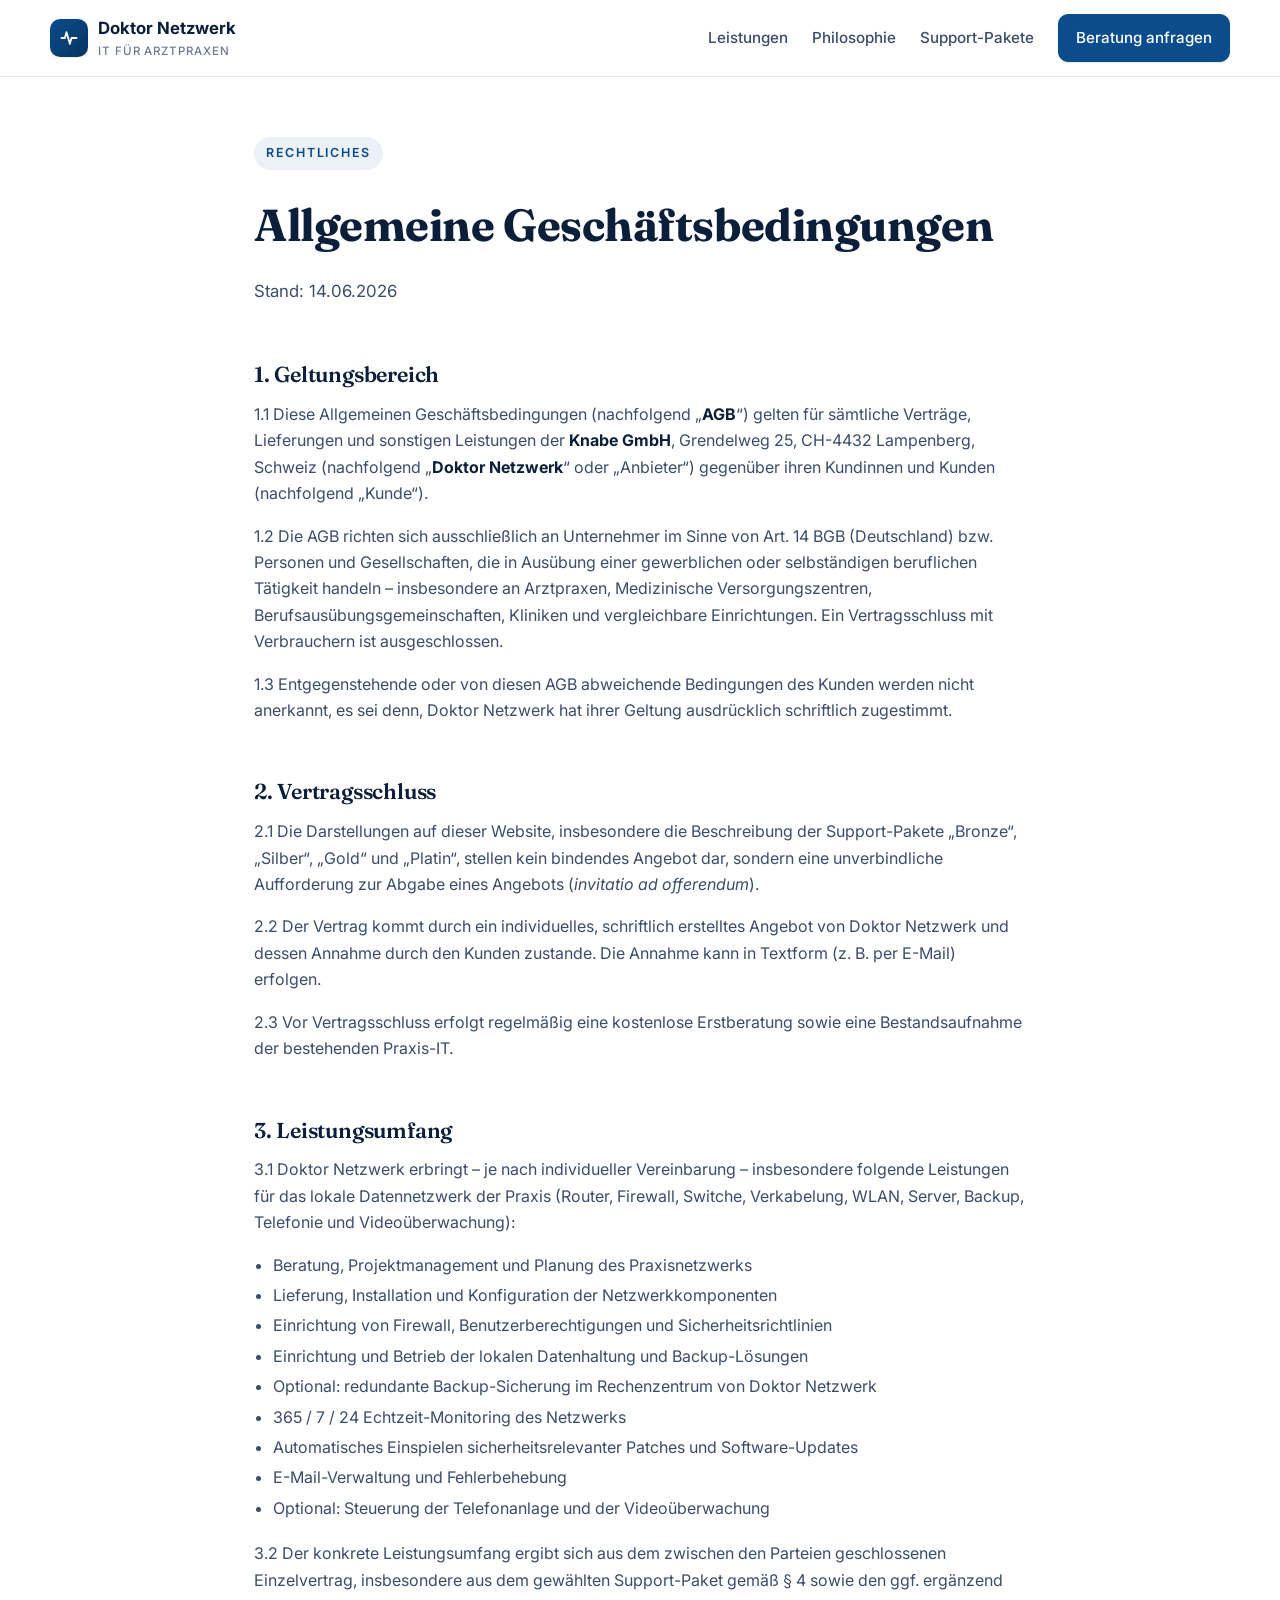
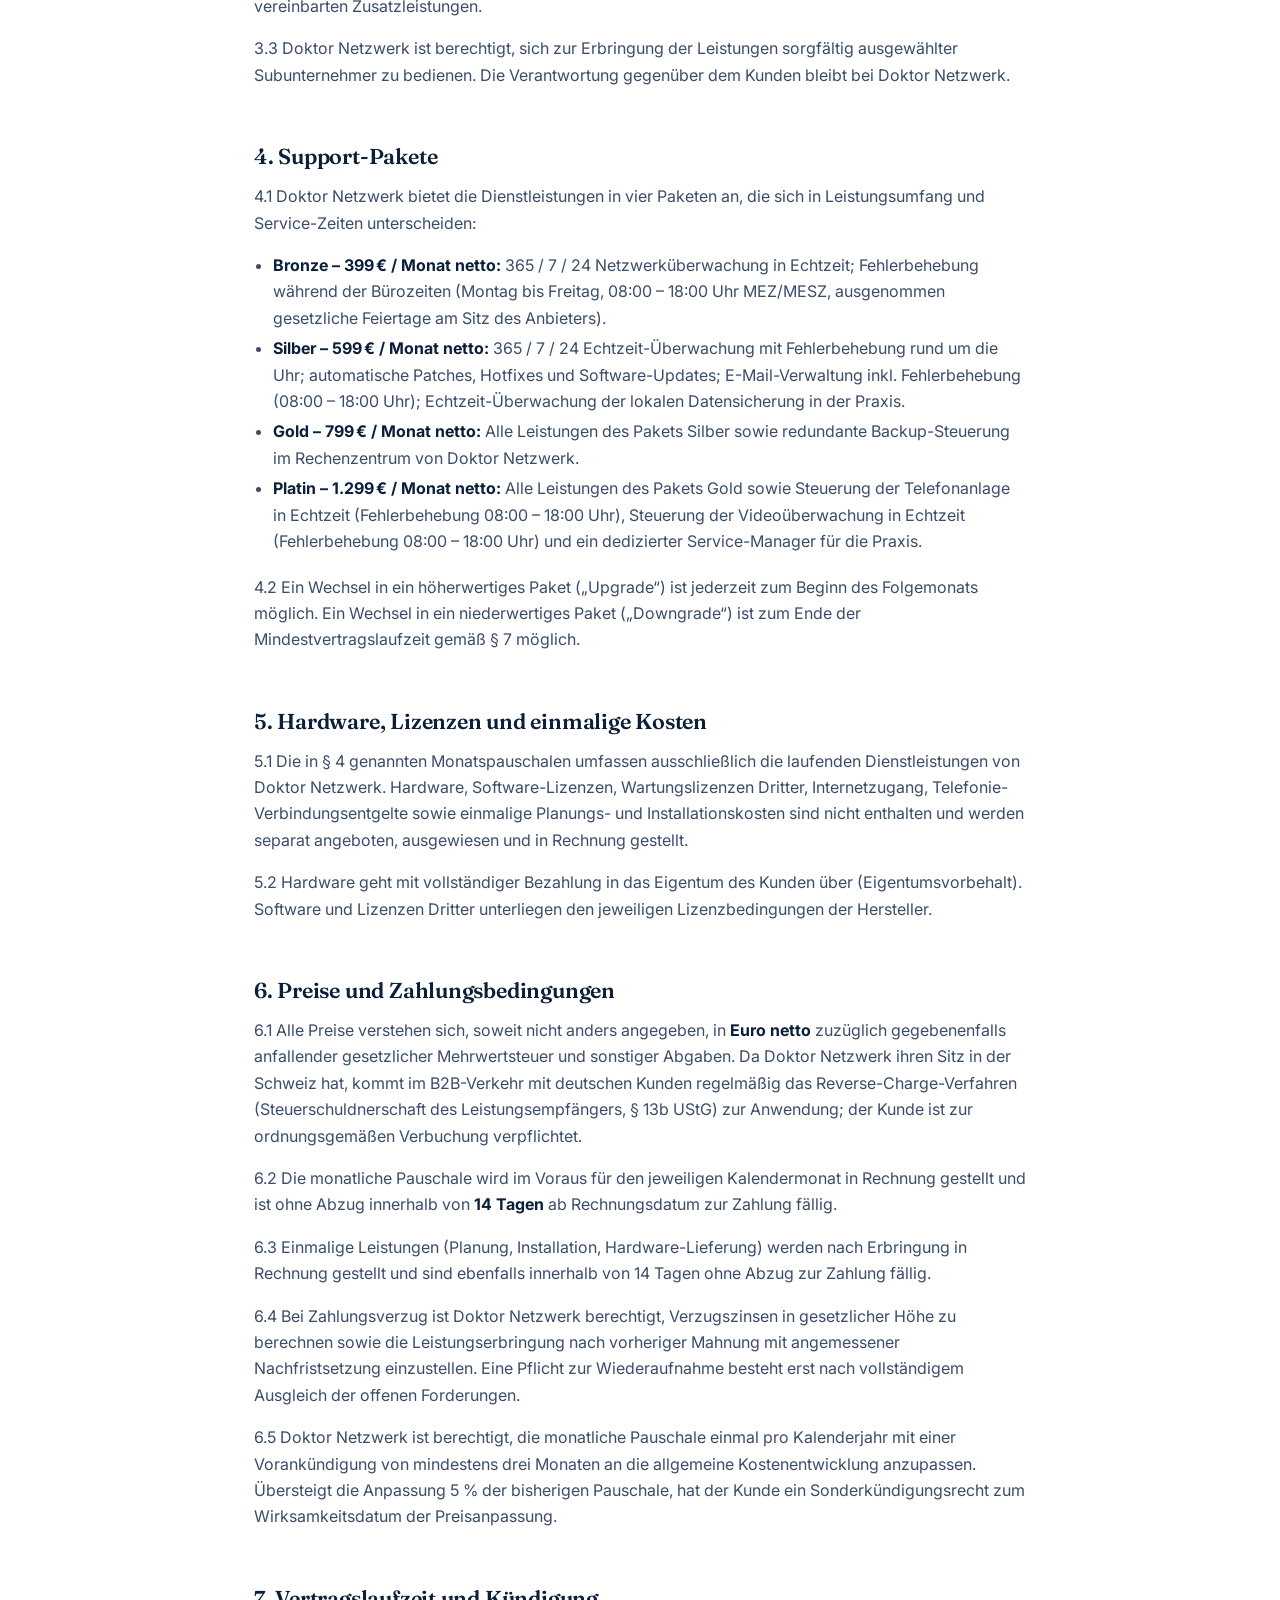
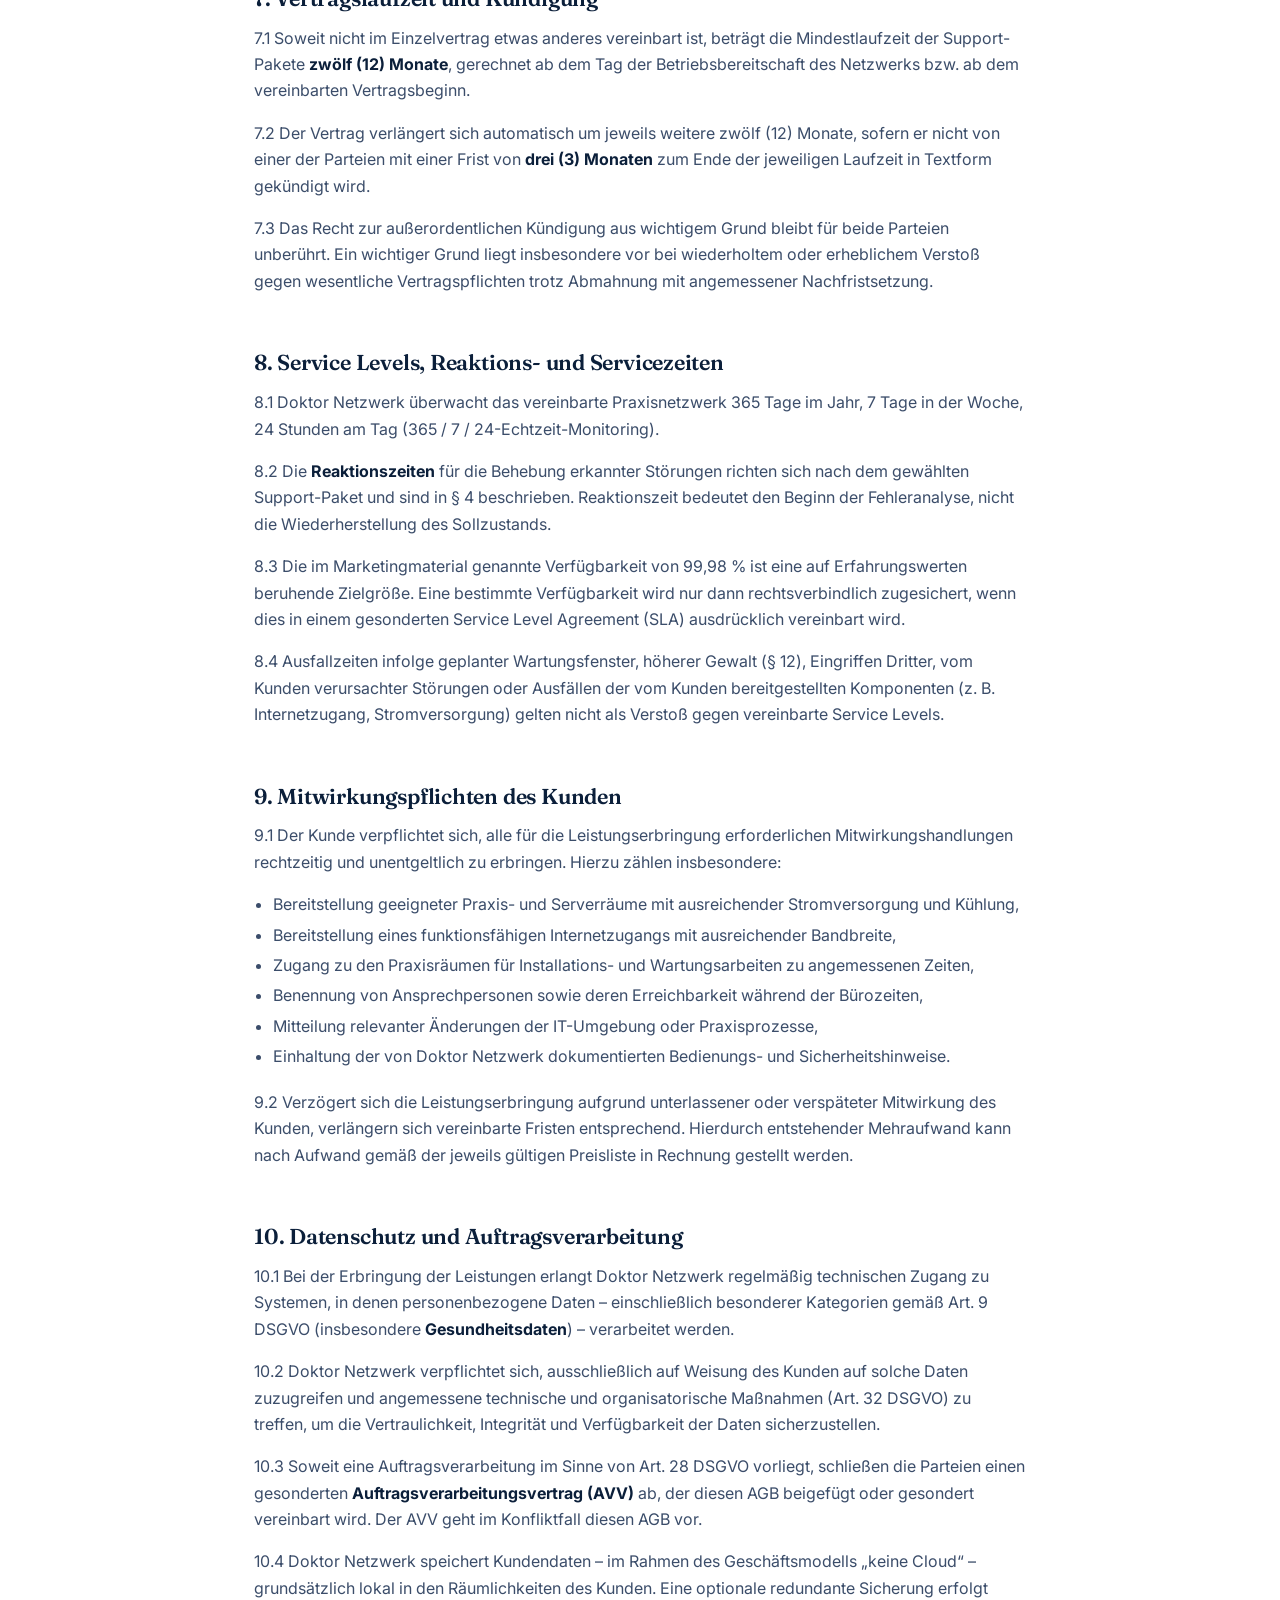
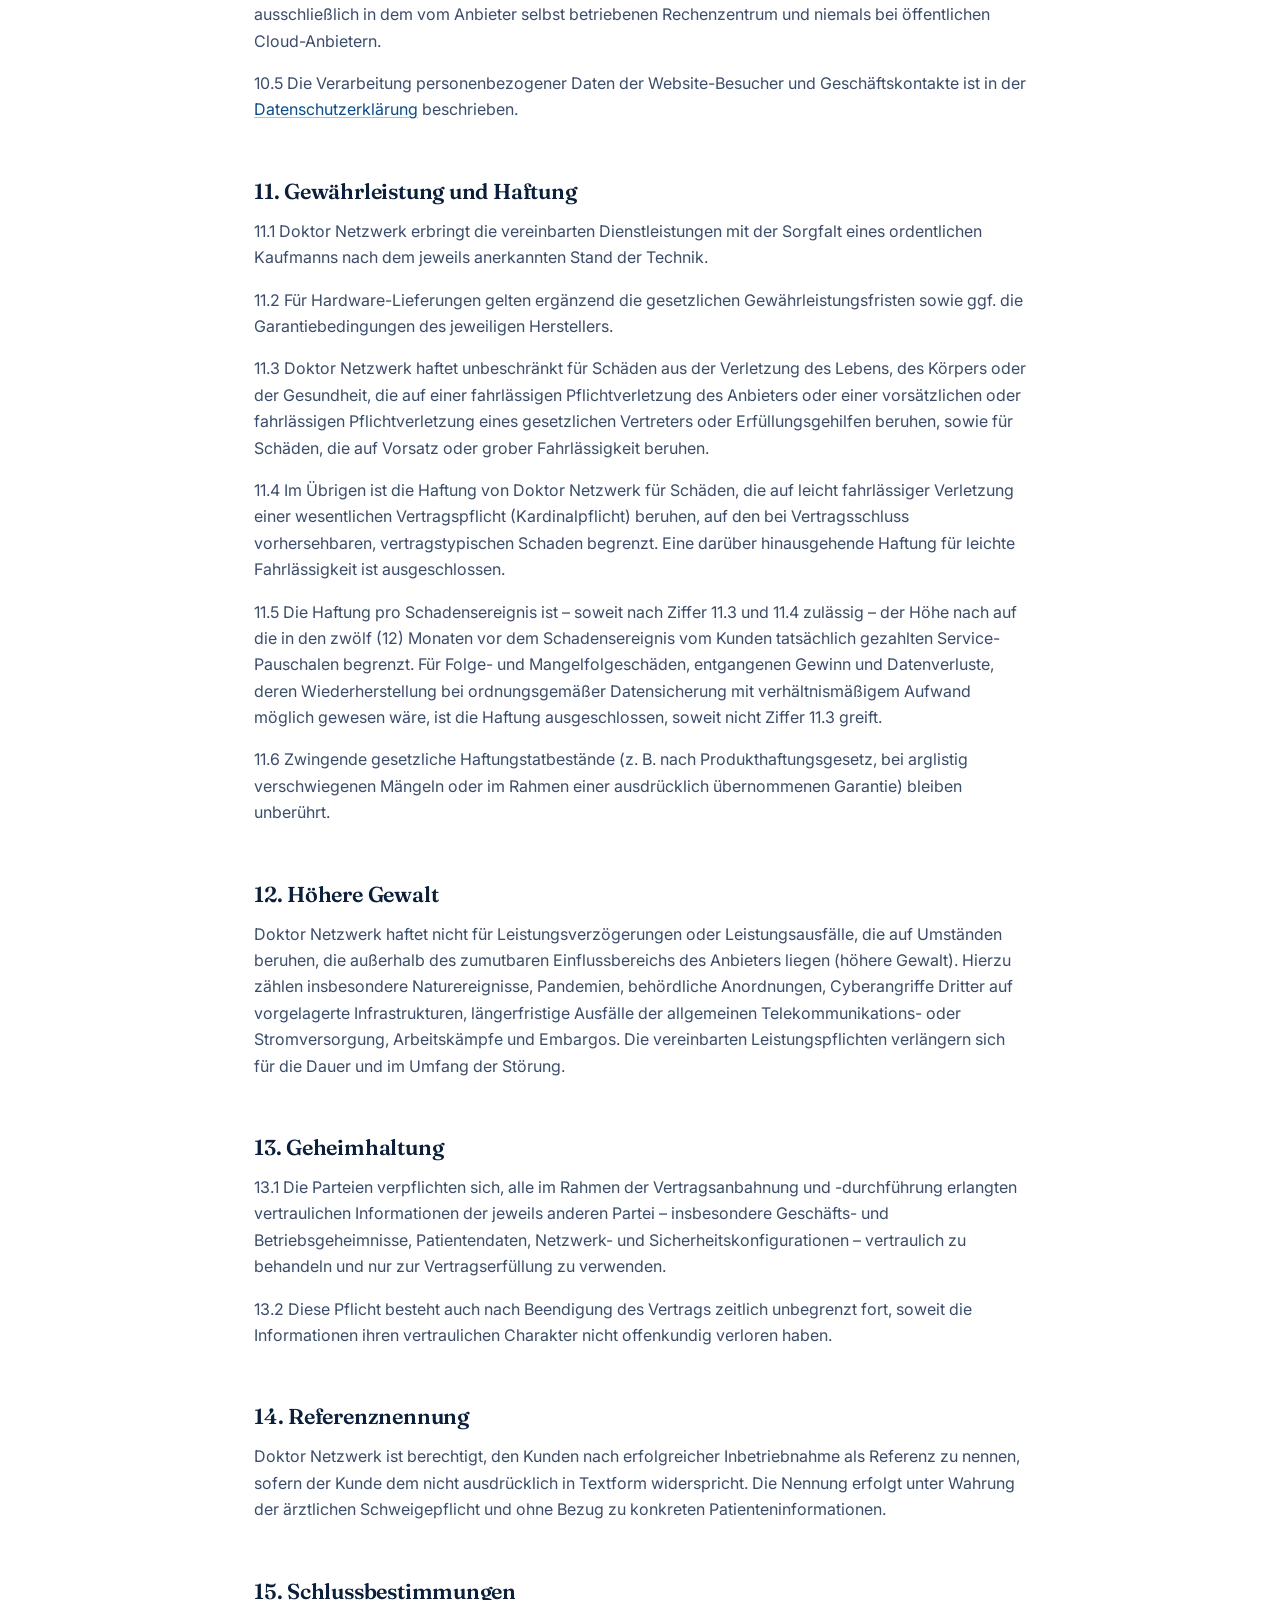
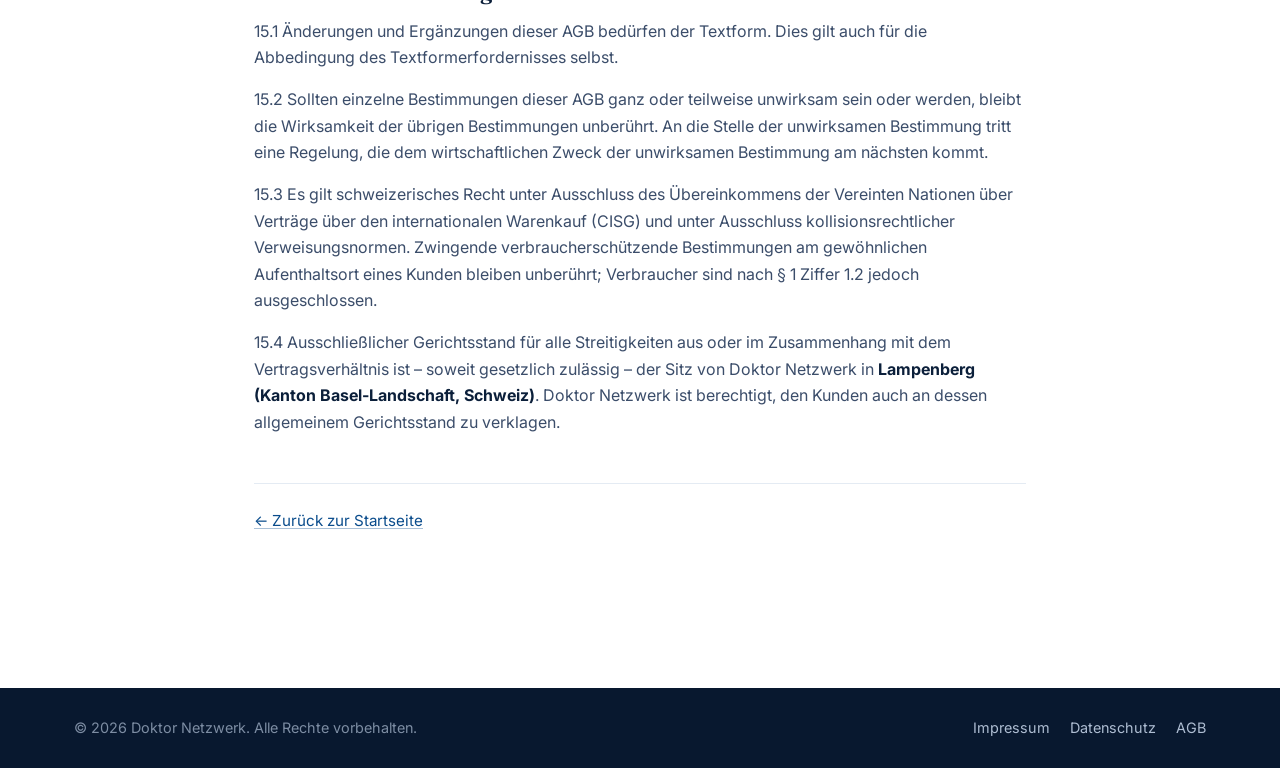
==== agb.html @ 6cdb76a5 "Add AGB page and wire footer links across all pages agb.html: 15 sections covering: - Geltungsbereic" ====
<!doctype html>
<html lang="de">
<head>
<meta charset="utf-8" />
<meta name="viewport" content="width=device-width, initial-scale=1" />
<title>Allgemeine Geschäftsbedingungen – Doktor Netzwerk</title>
<meta name="description" content="Allgemeine Geschäftsbedingungen (AGB) der Knabe GmbH für die Dienstleistungen unter der Marke Doktor Netzwerk." />
<meta name="robots" content="noindex, follow" />
<link rel="icon" type="image/svg+xml" href="favicon.svg" />
<link rel="preconnect" href="https://fonts.googleapis.com">
<link rel="preconnect" href="https://fonts.gstatic.com" crossorigin>
<link href="https://fonts.googleapis.com/css2?family=Inter:wght@400;500;600;700;800&family=Fraunces:opsz,wght@9..144,500;9..144,600;9..144,700&display=swap" rel="stylesheet">
<link rel="stylesheet" href="legal.css" />
</head>
<body>

<!-- ============ NAV ============ -->
<header class="nav">
  <div class="wrap nav-inner">
    <a href="index.html" class="logo">
      <div class="logo-mark">
        <svg width="20" height="20" viewBox="0 0 24 24" fill="none" stroke="currentColor" stroke-width="2.2" stroke-linecap="round" stroke-linejoin="round">
          <path d="M3 12h4l2-7 4 14 2-7h6"/>
        </svg>
      </div>
      <div>
        Doktor Netzwerk
        <small>IT für Arztpraxen</small>
      </div>
    </a>
    <nav class="nav-links">
      <a href="index.html#leistungen">Leistungen</a>
      <a href="index.html#philosophie">Philosophie</a>
      <a href="index.html#pakete">Support-Pakete</a>
      <a href="index.html#kontakt" class="btn">Beratung anfragen</a>
    </nav>
  </div>
</header>

<!-- ============ CONTENT ============ -->
<main class="legal">
  <div class="wrap">

    <span class="eyebrow">Rechtliches</span>
    <h1>Allgemeine Geschäftsbedingungen</h1>
    <p class="lead">Stand: 14.06.2026</p>

    <h2>1. Geltungsbereich</h2>
    <p>
      1.1 Diese Allgemeinen Geschäftsbedingungen (nachfolgend „<strong>AGB</strong>“) gelten für sämtliche
      Verträge, Lieferungen und sonstigen Leistungen der <strong>Knabe GmbH</strong>, Grendelweg 25, CH-4432
      Lampenberg, Schweiz (nachfolgend „<strong>Doktor Netzwerk</strong>“ oder „Anbieter“) gegenüber ihren
      Kundinnen und Kunden (nachfolgend „Kunde“).
    </p>
    <p>
      1.2 Die AGB richten sich ausschließlich an Unternehmer im Sinne von Art. 14 BGB (Deutschland) bzw. Personen
      und Gesellschaften, die in Ausübung einer gewerblichen oder selbständigen beruflichen Tätigkeit handeln –
      insbesondere an Arztpraxen, Medizinische Versorgungszentren, Berufsausübungsgemeinschaften, Kliniken und
      vergleichbare Einrichtungen. Ein Vertragsschluss mit Verbrauchern ist ausgeschlossen.
    </p>
    <p>
      1.3 Entgegenstehende oder von diesen AGB abweichende Bedingungen des Kunden werden nicht anerkannt, es sei denn,
      Doktor Netzwerk hat ihrer Geltung ausdrücklich schriftlich zugestimmt.
    </p>

    <h2>2. Vertragsschluss</h2>
    <p>
      2.1 Die Darstellungen auf dieser Website, insbesondere die Beschreibung der Support-Pakete „Bronze“, „Silber“,
      „Gold“ und „Platin“, stellen kein bindendes Angebot dar, sondern eine unverbindliche Aufforderung zur Abgabe
      eines Angebots (<em>invitatio ad offerendum</em>).
    </p>
    <p>
      2.2 Der Vertrag kommt durch ein individuelles, schriftlich erstelltes Angebot von Doktor Netzwerk und dessen
      Annahme durch den Kunden zustande. Die Annahme kann in Textform (z. B. per E-Mail) erfolgen.
    </p>
    <p>
      2.3 Vor Vertragsschluss erfolgt regelmäßig eine kostenlose Erstberatung sowie eine Bestandsaufnahme der
      bestehenden Praxis-IT.
    </p>

    <h2>3. Leistungsumfang</h2>
    <p>
      3.1 Doktor Netzwerk erbringt – je nach individueller Vereinbarung – insbesondere folgende Leistungen für das
      lokale Datennetzwerk der Praxis (Router, Firewall, Switche, Verkabelung, WLAN, Server, Backup, Telefonie und
      Videoüberwachung):
    </p>
    <ul>
      <li>Beratung, Projektmanagement und Planung des Praxisnetzwerks</li>
      <li>Lieferung, Installation und Konfiguration der Netzwerkkomponenten</li>
      <li>Einrichtung von Firewall, Benutzerberechtigungen und Sicherheitsrichtlinien</li>
      <li>Einrichtung und Betrieb der lokalen Datenhaltung und Backup-Lösungen</li>
      <li>Optional: redundante Backup-Sicherung im Rechenzentrum von Doktor Netzwerk</li>
      <li>365 / 7 / 24 Echtzeit-Monitoring des Netzwerks</li>
      <li>Automatisches Einspielen sicherheitsrelevanter Patches und Software-Updates</li>
      <li>E-Mail-Verwaltung und Fehlerbehebung</li>
      <li>Optional: Steuerung der Telefonanlage und der Videoüberwachung</li>
    </ul>
    <p>
      3.2 Der konkrete Leistungsumfang ergibt sich aus dem zwischen den Parteien geschlossenen Einzelvertrag,
      insbesondere aus dem gewählten Support-Paket gemäß § 4 sowie den ggf. ergänzend vereinbarten Zusatzleistungen.
    </p>
    <p>
      3.3 Doktor Netzwerk ist berechtigt, sich zur Erbringung der Leistungen sorgfältig ausgewählter Subunternehmer
      zu bedienen. Die Verantwortung gegenüber dem Kunden bleibt bei Doktor Netzwerk.
    </p>

    <h2>4. Support-Pakete</h2>
    <p>
      4.1 Doktor Netzwerk bietet die Dienstleistungen in vier Paketen an, die sich in Leistungsumfang und
      Service-Zeiten unterscheiden:
    </p>
    <ul>
      <li>
        <strong>Bronze – 399&thinsp;€ / Monat netto:</strong>
        365 / 7 / 24 Netzwerküberwachung in Echtzeit; Fehlerbehebung während der Bürozeiten (Montag bis Freitag,
        08:00 – 18:00 Uhr MEZ/MESZ, ausgenommen gesetzliche Feiertage am Sitz des Anbieters).
      </li>
      <li>
        <strong>Silber – 599&thinsp;€ / Monat netto:</strong>
        365 / 7 / 24 Echtzeit-Überwachung mit Fehlerbehebung rund um die Uhr; automatische Patches, Hotfixes und
        Software-Updates; E-Mail-Verwaltung inkl. Fehlerbehebung (08:00 – 18:00 Uhr); Echtzeit-Überwachung der
        lokalen Datensicherung in der Praxis.
      </li>
      <li>
        <strong>Gold – 799&thinsp;€ / Monat netto:</strong>
        Alle Leistungen des Pakets Silber sowie redundante Backup-Steuerung im Rechenzentrum von Doktor Netzwerk.
      </li>
      <li>
        <strong>Platin – 1.299&thinsp;€ / Monat netto:</strong>
        Alle Leistungen des Pakets Gold sowie Steuerung der Telefonanlage in Echtzeit (Fehlerbehebung 08:00 – 18:00
        Uhr), Steuerung der Videoüberwachung in Echtzeit (Fehlerbehebung 08:00 – 18:00 Uhr) und ein dedizierter
        Service-Manager für die Praxis.
      </li>
    </ul>
    <p>
      4.2 Ein Wechsel in ein höherwertiges Paket („Upgrade“) ist jederzeit zum Beginn des Folgemonats möglich.
      Ein Wechsel in ein niederwertiges Paket („Downgrade“) ist zum Ende der Mindestvertragslaufzeit gemäß § 7
      möglich.
    </p>

    <h2>5. Hardware, Lizenzen und einmalige Kosten</h2>
    <p>
      5.1 Die in § 4 genannten Monatspauschalen umfassen ausschließlich die laufenden Dienstleistungen von Doktor
      Netzwerk. Hardware, Software-Lizenzen, Wartungslizenzen Dritter, Internetzugang, Telefonie-Verbindungsentgelte
      sowie einmalige Planungs- und Installationskosten sind nicht enthalten und werden separat angeboten,
      ausgewiesen und in Rechnung gestellt.
    </p>
    <p>
      5.2 Hardware geht mit vollständiger Bezahlung in das Eigentum des Kunden über (Eigentumsvorbehalt). Software
      und Lizenzen Dritter unterliegen den jeweiligen Lizenzbedingungen der Hersteller.
    </p>

    <h2>6. Preise und Zahlungsbedingungen</h2>
    <p>
      6.1 Alle Preise verstehen sich, soweit nicht anders angegeben, in <strong>Euro netto</strong> zuzüglich
      gegebenenfalls anfallender gesetzlicher Mehrwertsteuer und sonstiger Abgaben. Da Doktor Netzwerk ihren Sitz
      in der Schweiz hat, kommt im B2B-Verkehr mit deutschen Kunden regelmäßig das Reverse-Charge-Verfahren
      (Steuerschuldnerschaft des Leistungsempfängers, § 13b UStG) zur Anwendung; der Kunde ist zur ordnungsgemäßen
      Verbuchung verpflichtet.
    </p>
    <p>
      6.2 Die monatliche Pauschale wird im Voraus für den jeweiligen Kalendermonat in Rechnung gestellt und ist
      ohne Abzug innerhalb von <strong>14 Tagen</strong> ab Rechnungsdatum zur Zahlung fällig.
    </p>
    <p>
      6.3 Einmalige Leistungen (Planung, Installation, Hardware-Lieferung) werden nach Erbringung in Rechnung
      gestellt und sind ebenfalls innerhalb von 14 Tagen ohne Abzug zur Zahlung fällig.
    </p>
    <p>
      6.4 Bei Zahlungsverzug ist Doktor Netzwerk berechtigt, Verzugszinsen in gesetzlicher Höhe zu berechnen sowie
      die Leistungserbringung nach vorheriger Mahnung mit angemessener Nachfristsetzung einzustellen. Eine Pflicht
      zur Wiederaufnahme besteht erst nach vollständigem Ausgleich der offenen Forderungen.
    </p>
    <p>
      6.5 Doktor Netzwerk ist berechtigt, die monatliche Pauschale einmal pro Kalenderjahr mit einer Vorankündigung
      von mindestens drei Monaten an die allgemeine Kostenentwicklung anzupassen. Übersteigt die Anpassung 5 % der
      bisherigen Pauschale, hat der Kunde ein Sonderkündigungsrecht zum Wirksamkeitsdatum der Preisanpassung.
    </p>

    <h2>7. Vertragslaufzeit und Kündigung</h2>
    <p>
      7.1 Soweit nicht im Einzelvertrag etwas anderes vereinbart ist, beträgt die Mindestlaufzeit der Support-Pakete
      <strong>zwölf (12) Monate</strong>, gerechnet ab dem Tag der Betriebsbereitschaft des Netzwerks bzw. ab dem
      vereinbarten Vertragsbeginn.
    </p>
    <p>
      7.2 Der Vertrag verlängert sich automatisch um jeweils weitere zwölf (12) Monate, sofern er nicht von einer
      der Parteien mit einer Frist von <strong>drei (3) Monaten</strong> zum Ende der jeweiligen Laufzeit in
      Textform gekündigt wird.
    </p>
    <p>
      7.3 Das Recht zur außerordentlichen Kündigung aus wichtigem Grund bleibt für beide Parteien unberührt. Ein
      wichtiger Grund liegt insbesondere vor bei wiederholtem oder erheblichem Verstoß gegen wesentliche
      Vertragspflichten trotz Abmahnung mit angemessener Nachfristsetzung.
    </p>

    <h2>8. Service Levels, Reaktions- und Servicezeiten</h2>
    <p>
      8.1 Doktor Netzwerk überwacht das vereinbarte Praxisnetzwerk 365 Tage im Jahr, 7 Tage in der Woche, 24 Stunden
      am Tag (365 / 7 / 24-Echtzeit-Monitoring).
    </p>
    <p>
      8.2 Die <strong>Reaktionszeiten</strong> für die Behebung erkannter Störungen richten sich nach dem gewählten
      Support-Paket und sind in § 4 beschrieben. Reaktionszeit bedeutet den Beginn der Fehleranalyse, nicht die
      Wiederherstellung des Sollzustands.
    </p>
    <p>
      8.3 Die im Marketingmaterial genannte Verfügbarkeit von 99,98 % ist eine auf Erfahrungswerten beruhende
      Zielgröße. Eine bestimmte Verfügbarkeit wird nur dann rechtsverbindlich zugesichert, wenn dies in einem
      gesonderten Service Level Agreement (SLA) ausdrücklich vereinbart wird.
    </p>
    <p>
      8.4 Ausfallzeiten infolge geplanter Wartungsfenster, höherer Gewalt (§ 12), Eingriffen Dritter, vom Kunden
      verursachter Störungen oder Ausfällen der vom Kunden bereitgestellten Komponenten (z. B. Internetzugang,
      Stromversorgung) gelten nicht als Verstoß gegen vereinbarte Service Levels.
    </p>

    <h2>9. Mitwirkungspflichten des Kunden</h2>
    <p>
      9.1 Der Kunde verpflichtet sich, alle für die Leistungserbringung erforderlichen Mitwirkungshandlungen
      rechtzeitig und unentgeltlich zu erbringen. Hierzu zählen insbesondere:
    </p>
    <ul>
      <li>Bereitstellung geeigneter Praxis- und Serverräume mit ausreichender Stromversorgung und Kühlung,</li>
      <li>Bereitstellung eines funktionsfähigen Internetzugangs mit ausreichender Bandbreite,</li>
      <li>Zugang zu den Praxisräumen für Installations- und Wartungsarbeiten zu angemessenen Zeiten,</li>
      <li>Benennung von Ansprechpersonen sowie deren Erreichbarkeit während der Bürozeiten,</li>
      <li>Mitteilung relevanter Änderungen der IT-Umgebung oder Praxisprozesse,</li>
      <li>Einhaltung der von Doktor Netzwerk dokumentierten Bedienungs- und Sicherheitshinweise.</li>
    </ul>
    <p>
      9.2 Verzögert sich die Leistungserbringung aufgrund unterlassener oder verspäteter Mitwirkung des Kunden,
      verlängern sich vereinbarte Fristen entsprechend. Hierdurch entstehender Mehraufwand kann nach Aufwand
      gemäß der jeweils gültigen Preisliste in Rechnung gestellt werden.
    </p>

    <h2>10. Datenschutz und Auftragsverarbeitung</h2>
    <p>
      10.1 Bei der Erbringung der Leistungen erlangt Doktor Netzwerk regelmäßig technischen Zugang zu Systemen, in
      denen personenbezogene Daten – einschließlich besonderer Kategorien gemäß Art. 9 DSGVO (insbesondere
      <strong>Gesundheitsdaten</strong>) – verarbeitet werden.
    </p>
    <p>
      10.2 Doktor Netzwerk verpflichtet sich, ausschließlich auf Weisung des Kunden auf solche Daten zuzugreifen und
      angemessene technische und organisatorische Maßnahmen (Art. 32 DSGVO) zu treffen, um die Vertraulichkeit,
      Integrität und Verfügbarkeit der Daten sicherzustellen.
    </p>
    <p>
      10.3 Soweit eine Auftragsverarbeitung im Sinne von Art. 28 DSGVO vorliegt, schließen die Parteien einen
      gesonderten <strong>Auftragsverarbeitungsvertrag (AVV)</strong> ab, der diesen AGB beigefügt oder gesondert
      vereinbart wird. Der AVV geht im Konfliktfall diesen AGB vor.
    </p>
    <p>
      10.4 Doktor Netzwerk speichert Kundendaten – im Rahmen des Geschäftsmodells „keine Cloud“ – grundsätzlich
      lokal in den Räumlichkeiten des Kunden. Eine optionale redundante Sicherung erfolgt ausschließlich in dem
      vom Anbieter selbst betriebenen Rechenzentrum und niemals bei öffentlichen Cloud-Anbietern.
    </p>
    <p>
      10.5 Die Verarbeitung personenbezogener Daten der Website-Besucher und Geschäftskontakte ist in der
      <a href="datenschutz.html">Datenschutzerklärung</a> beschrieben.
    </p>

    <h2>11. Gewährleistung und Haftung</h2>
    <p>
      11.1 Doktor Netzwerk erbringt die vereinbarten Dienstleistungen mit der Sorgfalt eines ordentlichen
      Kaufmanns nach dem jeweils anerkannten Stand der Technik.
    </p>
    <p>
      11.2 Für Hardware-Lieferungen gelten ergänzend die gesetzlichen Gewährleistungsfristen sowie ggf. die
      Garantiebedingungen des jeweiligen Herstellers.
    </p>
    <p>
      11.3 Doktor Netzwerk haftet unbeschränkt für Schäden aus der Verletzung des Lebens, des Körpers oder der
      Gesundheit, die auf einer fahrlässigen Pflichtverletzung des Anbieters oder einer vorsätzlichen oder
      fahrlässigen Pflichtverletzung eines gesetzlichen Vertreters oder Erfüllungsgehilfen beruhen, sowie für
      Schäden, die auf Vorsatz oder grober Fahrlässigkeit beruhen.
    </p>
    <p>
      11.4 Im Übrigen ist die Haftung von Doktor Netzwerk für Schäden, die auf leicht fahrlässiger Verletzung einer
      wesentlichen Vertragspflicht (Kardinalpflicht) beruhen, auf den bei Vertragsschluss vorhersehbaren,
      vertragstypischen Schaden begrenzt. Eine darüber hinausgehende Haftung für leichte Fahrlässigkeit ist
      ausgeschlossen.
    </p>
    <p>
      11.5 Die Haftung pro Schadensereignis ist – soweit nach Ziffer 11.3 und 11.4 zulässig – der Höhe nach auf
      die in den zwölf (12) Monaten vor dem Schadensereignis vom Kunden tatsächlich gezahlten Service-Pauschalen
      begrenzt. Für Folge- und Mangelfolgeschäden, entgangenen Gewinn und Datenverluste, deren Wiederherstellung
      bei ordnungsgemäßer Datensicherung mit verhältnismäßigem Aufwand möglich gewesen wäre, ist die Haftung
      ausgeschlossen, soweit nicht Ziffer 11.3 greift.
    </p>
    <p>
      11.6 Zwingende gesetzliche Haftungstatbestände (z. B. nach Produkthaftungsgesetz, bei arglistig verschwiegenen
      Mängeln oder im Rahmen einer ausdrücklich übernommenen Garantie) bleiben unberührt.
    </p>

    <h2>12. Höhere Gewalt</h2>
    <p>
      Doktor Netzwerk haftet nicht für Leistungsverzögerungen oder Leistungsausfälle, die auf Umständen beruhen,
      die außerhalb des zumutbaren Einflussbereichs des Anbieters liegen (höhere Gewalt). Hierzu zählen
      insbesondere Naturereignisse, Pandemien, behördliche Anordnungen, Cyberangriffe Dritter auf vorgelagerte
      Infrastrukturen, längerfristige Ausfälle der allgemeinen Telekommunikations- oder Stromversorgung,
      Arbeitskämpfe und Embargos. Die vereinbarten Leistungspflichten verlängern sich für die Dauer und im
      Umfang der Störung.
    </p>

    <h2>13. Geheimhaltung</h2>
    <p>
      13.1 Die Parteien verpflichten sich, alle im Rahmen der Vertragsanbahnung und -durchführung erlangten
      vertraulichen Informationen der jeweils anderen Partei – insbesondere Geschäfts- und Betriebsgeheimnisse,
      Patientendaten, Netzwerk- und Sicherheitskonfigurationen – vertraulich zu behandeln und nur zur
      Vertragserfüllung zu verwenden.
    </p>
    <p>
      13.2 Diese Pflicht besteht auch nach Beendigung des Vertrags zeitlich unbegrenzt fort, soweit die
      Informationen ihren vertraulichen Charakter nicht offenkundig verloren haben.
    </p>

    <h2>14. Referenznennung</h2>
    <p>
      Doktor Netzwerk ist berechtigt, den Kunden nach erfolgreicher Inbetriebnahme als Referenz zu nennen, sofern
      der Kunde dem nicht ausdrücklich in Textform widerspricht. Die Nennung erfolgt unter Wahrung der
      ärztlichen Schweigepflicht und ohne Bezug zu konkreten Patienteninformationen.
    </p>

    <h2>15. Schlussbestimmungen</h2>
    <p>
      15.1 Änderungen und Ergänzungen dieser AGB bedürfen der Textform. Dies gilt auch für die Abbedingung des
      Textformerfordernisses selbst.
    </p>
    <p>
      15.2 Sollten einzelne Bestimmungen dieser AGB ganz oder teilweise unwirksam sein oder werden, bleibt die
      Wirksamkeit der übrigen Bestimmungen unberührt. An die Stelle der unwirksamen Bestimmung tritt eine
      Regelung, die dem wirtschaftlichen Zweck der unwirksamen Bestimmung am nächsten kommt.
    </p>
    <p>
      15.3 Es gilt schweizerisches Recht unter Ausschluss des Übereinkommens der Vereinten Nationen über Verträge
      über den internationalen Warenkauf (CISG) und unter Ausschluss kollisionsrechtlicher Verweisungsnormen.
      Zwingende verbraucherschützende Bestimmungen am gewöhnlichen Aufenthaltsort eines Kunden bleiben unberührt;
      Verbraucher sind nach § 1 Ziffer 1.2 jedoch ausgeschlossen.
    </p>
    <p>
      15.4 Ausschließlicher Gerichtsstand für alle Streitigkeiten aus oder im Zusammenhang mit dem Vertragsverhältnis
      ist – soweit gesetzlich zulässig – der Sitz von Doktor Netzwerk in <strong>Lampenberg (Kanton
      Basel-Landschaft, Schweiz)</strong>. Doktor Netzwerk ist berechtigt, den Kunden auch an dessen allgemeinem
      Gerichtsstand zu verklagen.
    </p>

    <p class="back-home"><a href="index.html">← Zurück zur Startseite</a></p>
  </div>
</main>

<!-- ============ FOOTER ============ -->
<footer>
  <div class="wrap foot-bottom">
    <div>© <span id="yr"></span> Doktor Netzwerk. Alle Rechte vorbehalten.</div>
    <div class="foot-links">
      <a href="impressum.html">Impressum</a>
      <a href="datenschutz.html">Datenschutz</a>
      <a href="agb.html">AGB</a>
    </div>
  </div>
</footer>

<script>document.getElementById('yr').textContent = new Date().getFullYear();</script>
</body>
</html>
---- legal.css ----
:root{
  --ink:#0b1f3a;
  --ink-2:#11335c;
  --ink-soft:#3b4d6a;
  --muted:#6b7a90;
  --line:#e4ebf3;
  --bg:#f5f8fc;
  --white:#ffffff;
  --primary:#0a4c8c;
  --primary-dark:#073461;
  --accent:#19b89a;
  --accent-dark:#0f8f78;
  --warn:#c95a16;
  --shadow-sm: 0 1px 2px rgba(11,31,58,.06), 0 1px 1px rgba(11,31,58,.04);
}

*{box-sizing:border-box}
html{scroll-behavior:smooth}
body{
  margin:0;
  font-family:'Inter',system-ui,-apple-system,Segoe UI,Roboto,sans-serif;
  color:var(--ink);
  background:var(--white);
  -webkit-font-smoothing:antialiased;
  line-height:1.65;
}
h1,h2,h3{font-family:'Fraunces','Inter',serif; color:var(--ink); letter-spacing:-0.01em; line-height:1.2; margin:0 0 .6em}
h1{font-size:clamp(2rem,3.6vw,2.8rem); font-weight:700; margin-top:.3em}
h2{font-size:1.35rem; font-weight:600; margin-top:2.2em; padding-top:.4em}
h3{font-size:1.05rem; font-weight:600; font-family:'Inter',sans-serif; margin-top:1.5em}
p{margin:0 0 1em; color:var(--ink-soft)}
ul{margin:0 0 1.2em 1.2em; padding:0; color:var(--ink-soft)}
li{margin:.25em 0}
a{color:var(--primary); text-decoration:underline; text-decoration-color:rgba(10,76,140,.35); text-underline-offset:2px}
a:hover{color:var(--primary-dark); text-decoration-color:var(--primary-dark)}
code{font-family:ui-monospace,SFMono-Regular,Menlo,monospace; font-size:.9em; background:var(--bg); padding:1px 6px; border-radius:5px}
strong{color:var(--ink)}

.wrap{max-width:820px; margin:0 auto; padding:0 24px}

/* NAV (slim version of the main page nav) */
.nav{
  position:sticky; top:0; z-index:50;
  background:rgba(255,255,255,.9);
  backdrop-filter:saturate(180%) blur(14px);
  -webkit-backdrop-filter:saturate(180%) blur(14px);
  border-bottom:1px solid var(--line);
}
.nav .wrap{max-width:1180px}
.nav-inner{display:flex; align-items:center; justify-content:space-between; padding:14px 0; gap:16px}
.logo{display:flex; align-items:center; gap:10px; font-weight:700; font-size:1.05rem; color:var(--ink); text-decoration:none}
.logo:hover{color:var(--ink)}
.logo-mark{
  width:38px;height:38px;border-radius:10px;
  background:linear-gradient(135deg,var(--primary),var(--primary-dark));
  display:grid;place-items:center; color:#fff;
  box-shadow:var(--shadow-sm);
}
.logo small{display:block; font-weight:500; font-size:.72rem; color:var(--muted); letter-spacing:.08em; text-transform:uppercase}
.nav-links{display:flex; gap:24px; align-items:center; flex-wrap:wrap}
.nav-links a{color:var(--ink-soft); font-weight:500; font-size:.95rem; text-decoration:none}
.nav-links a:hover{color:var(--primary)}
.nav-links a.btn, .nav-links a.btn:hover{color:#fff}
.btn{
  display:inline-flex; align-items:center; gap:.5rem;
  background:var(--primary); color:#fff;
  padding:.65rem 1.05rem; border-radius:10px; font-weight:600;
  font-size:.92rem; border:1px solid var(--primary);
  transition:background .2s ease, box-shadow .2s ease;
  box-shadow:var(--shadow-sm);
}
.btn:hover{background:var(--primary-dark); border-color:var(--primary-dark)}

/* CONTENT */
.legal{padding:60px 0 80px}
.eyebrow{
  display:inline-flex; align-items:center; gap:.5rem;
  font-size:.78rem; letter-spacing:.14em; text-transform:uppercase;
  font-weight:600; color:var(--primary);
  padding:.4rem .75rem; border-radius:999px;
  background:rgba(10,76,140,.08);
  margin-bottom:14px;
}
.lead{font-size:1.05rem; color:var(--ink-soft); margin-bottom:2em}
.todo-banner{
  background:#fff8ed; border:1px solid #f1d8a6; color:#6d4d12;
  border-radius:12px; padding:14px 18px; margin-bottom:32px;
  font-size:.92rem; line-height:1.55;
}
.todo-banner code{background:#fff1d4; color:#6d4d12}
.back-home{margin-top:48px; padding-top:24px; border-top:1px solid var(--line); font-size:.95rem}

/* FOOTER */
footer{background:#08182f; color:#aebdd2; padding:28px 0; margin-top:60px}
footer .wrap{max-width:1180px}
.foot-bottom{display:flex; justify-content:space-between; gap:20px; flex-wrap:wrap; font-size:.9rem; color:#7d8da3; align-items:center}
.foot-links{display:flex; gap:20px}
footer a{color:#aebdd2; text-decoration:none}
footer a:hover{color:#fff}

/* RESPONSIVE */
@media (max-width: 640px){
  .nav-links{display:none}
  .legal{padding:40px 0 60px}
  h2{font-size:1.2rem}
}
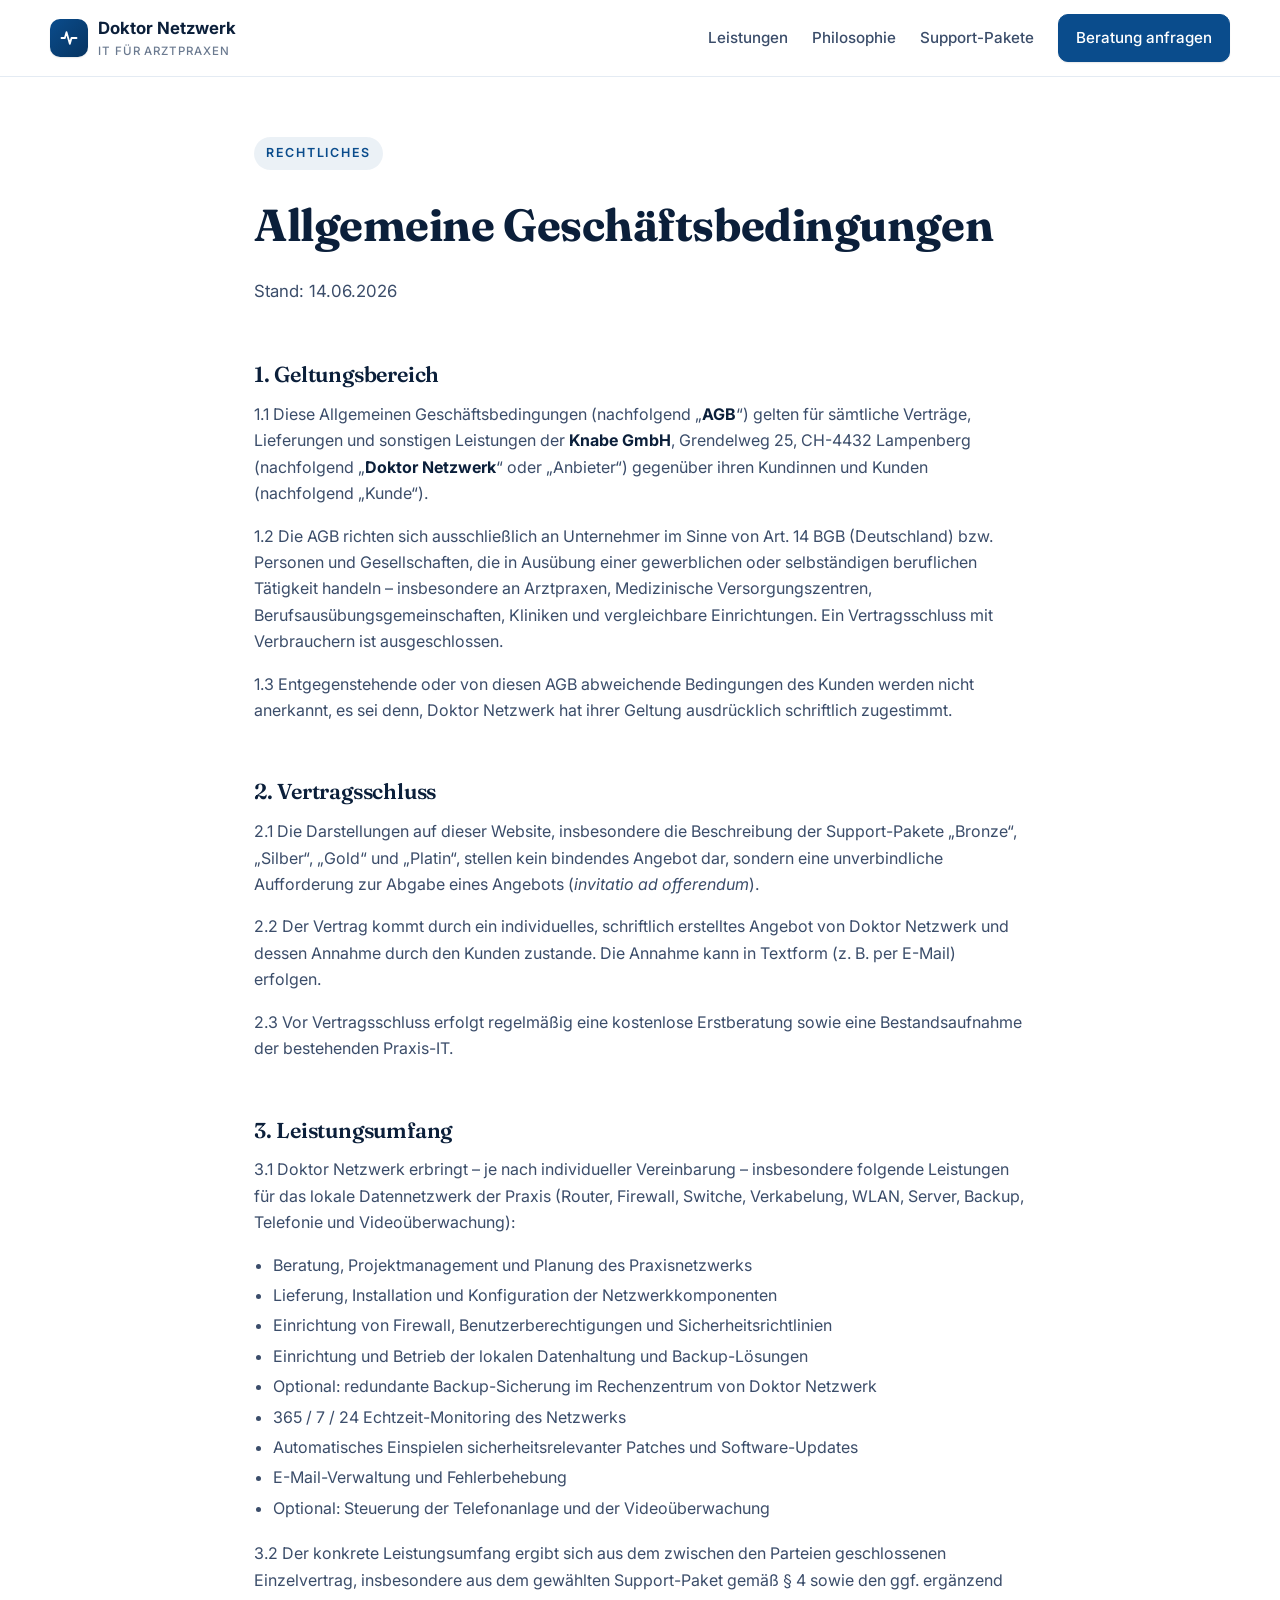
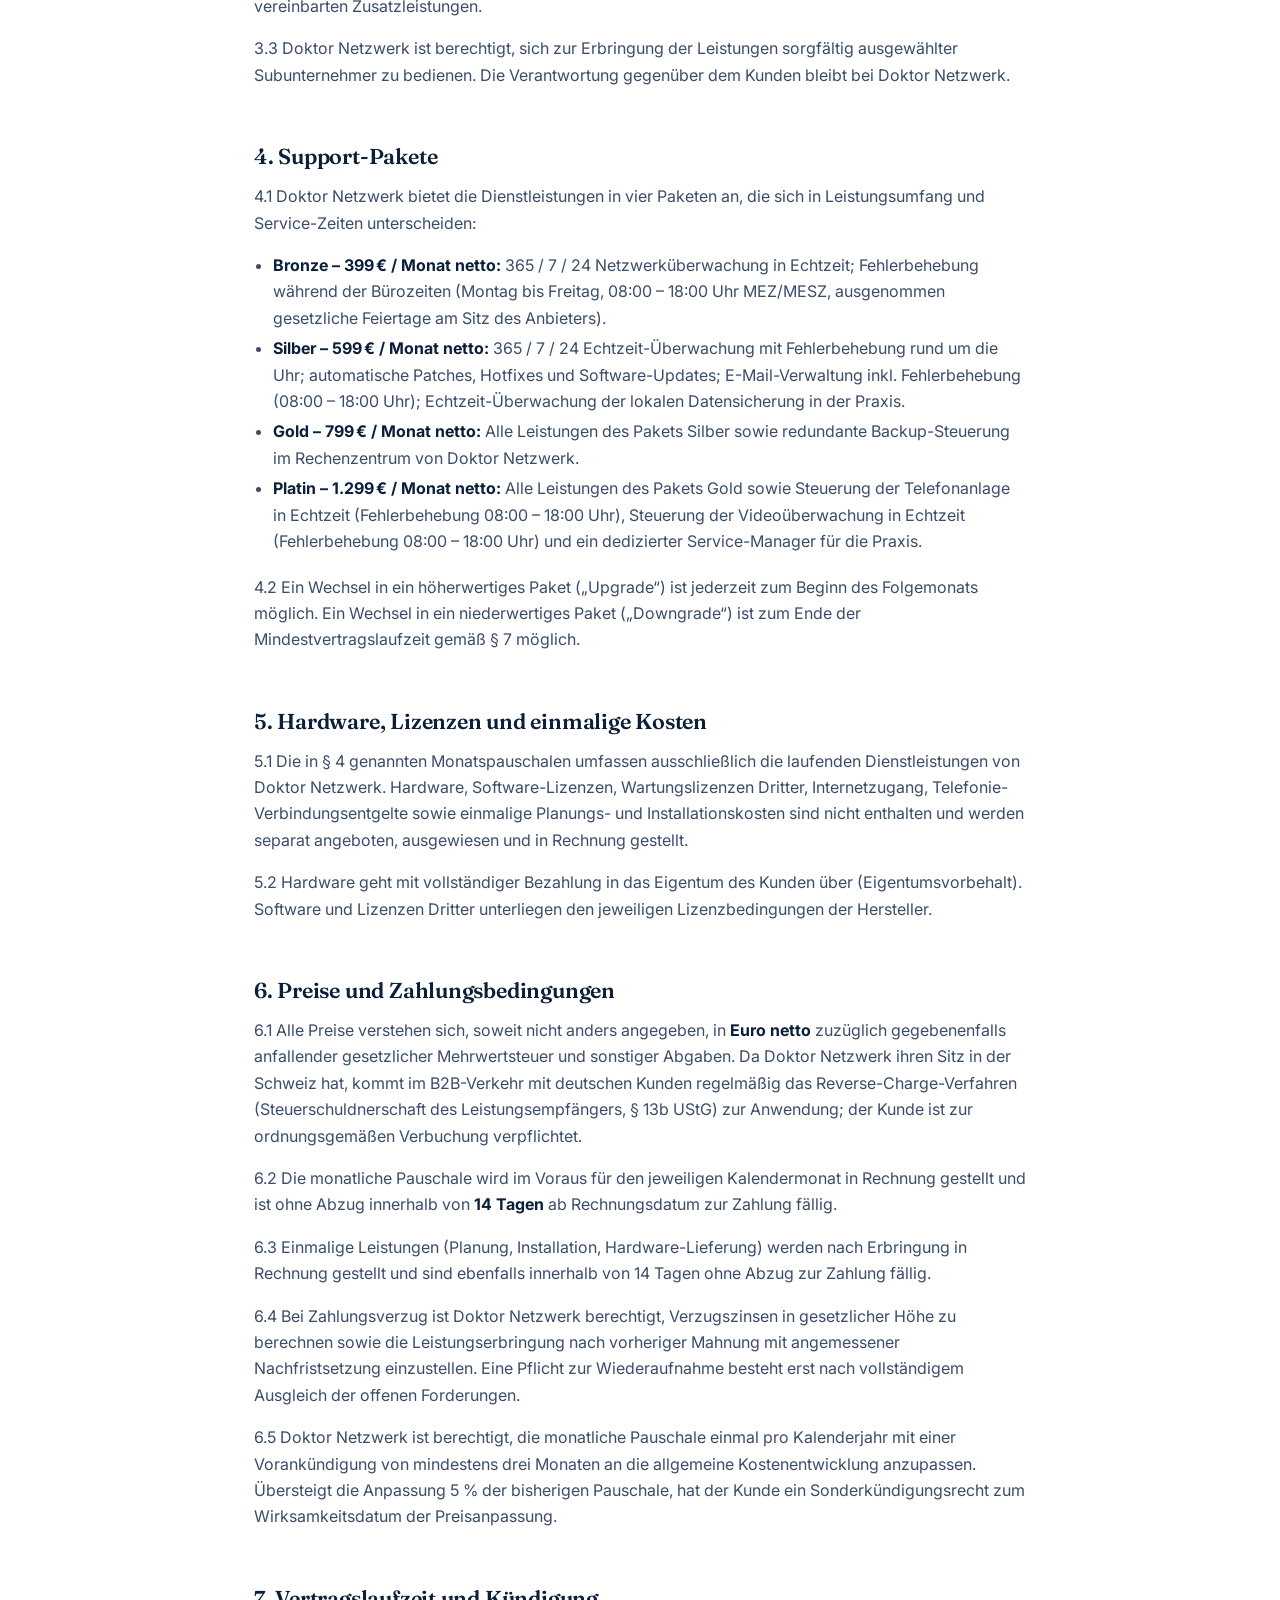
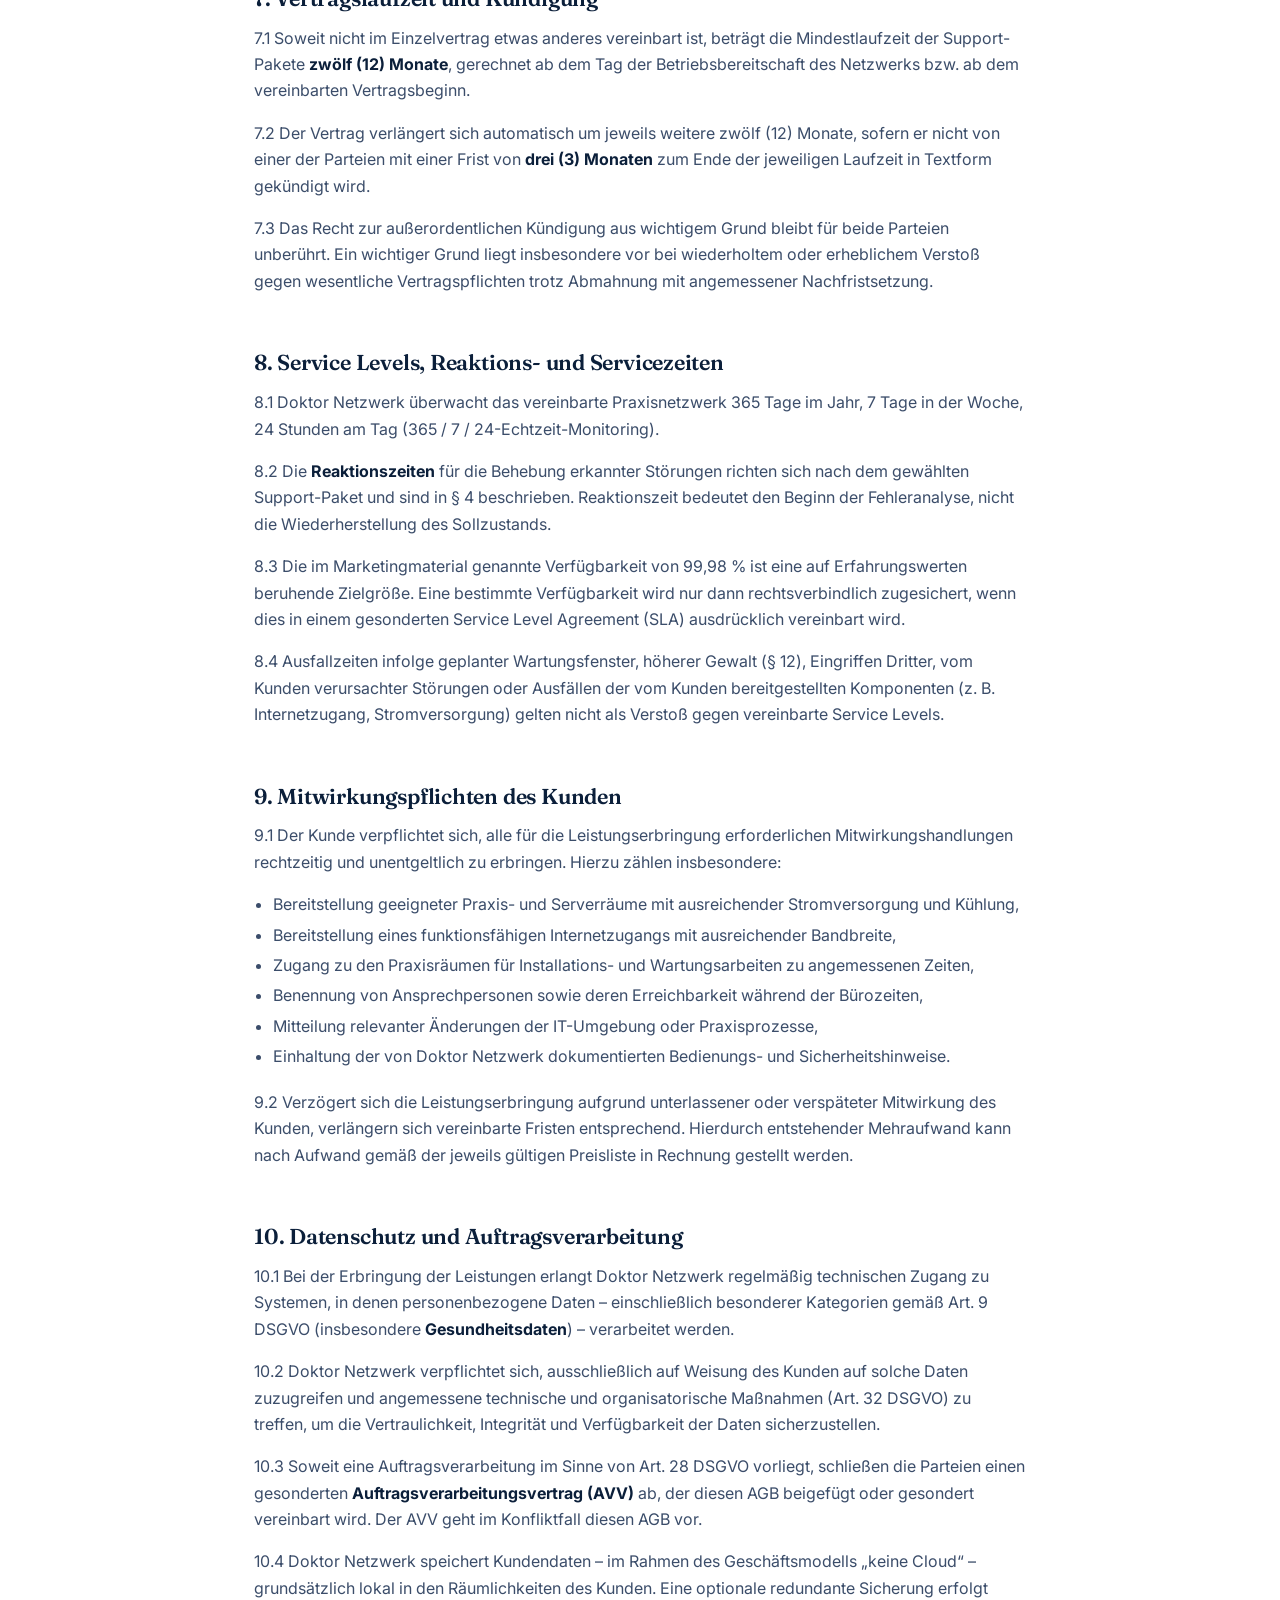
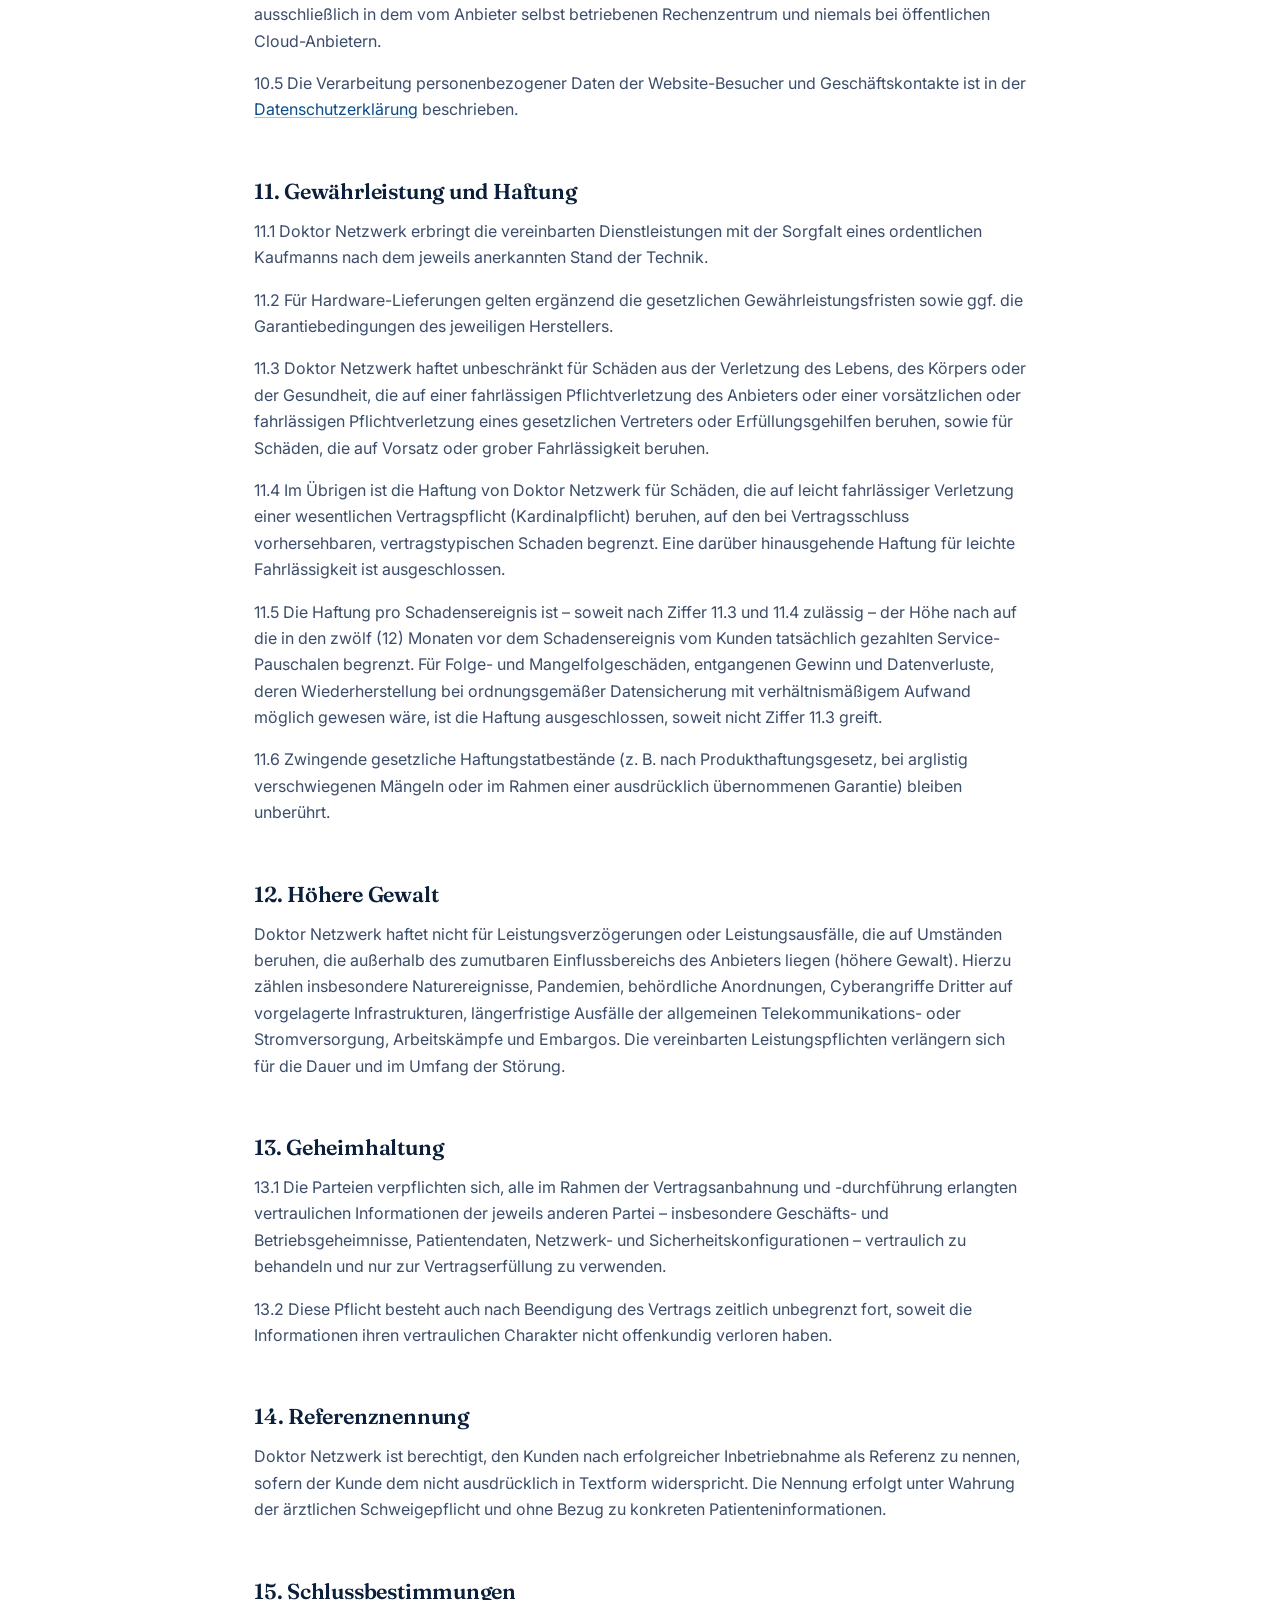
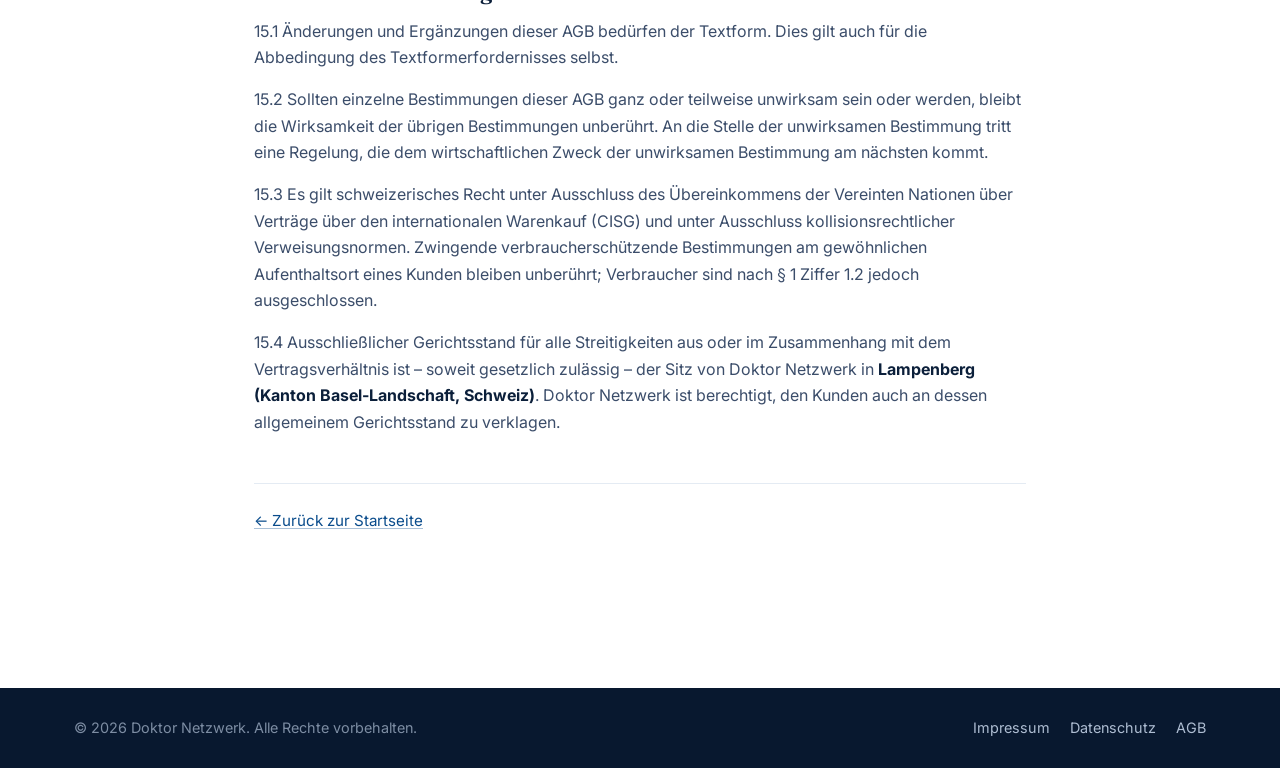
==== commit e1bbfbf0: "Drop ', Schweiz' from inline party-definition in AGB §1.1 and SLA §1.1 Consistent with the same clea" ====
--- a/agb.html
+++ b/agb.html
@@ -49,7 +49,7 @@
     <p>
       1.1 Diese Allgemeinen Geschäftsbedingungen (nachfolgend „<strong>AGB</strong>“) gelten für sämtliche
       Verträge, Lieferungen und sonstigen Leistungen der <strong>Knabe GmbH</strong>, Grendelweg 25, CH-4432
-      Lampenberg, Schweiz (nachfolgend „<strong>Doktor Netzwerk</strong>“ oder „Anbieter“) gegenüber ihren
+      Lampenberg (nachfolgend „<strong>Doktor Netzwerk</strong>“ oder „Anbieter“) gegenüber ihren
       Kundinnen und Kunden (nachfolgend „Kunde“).
     </p>
     <p>
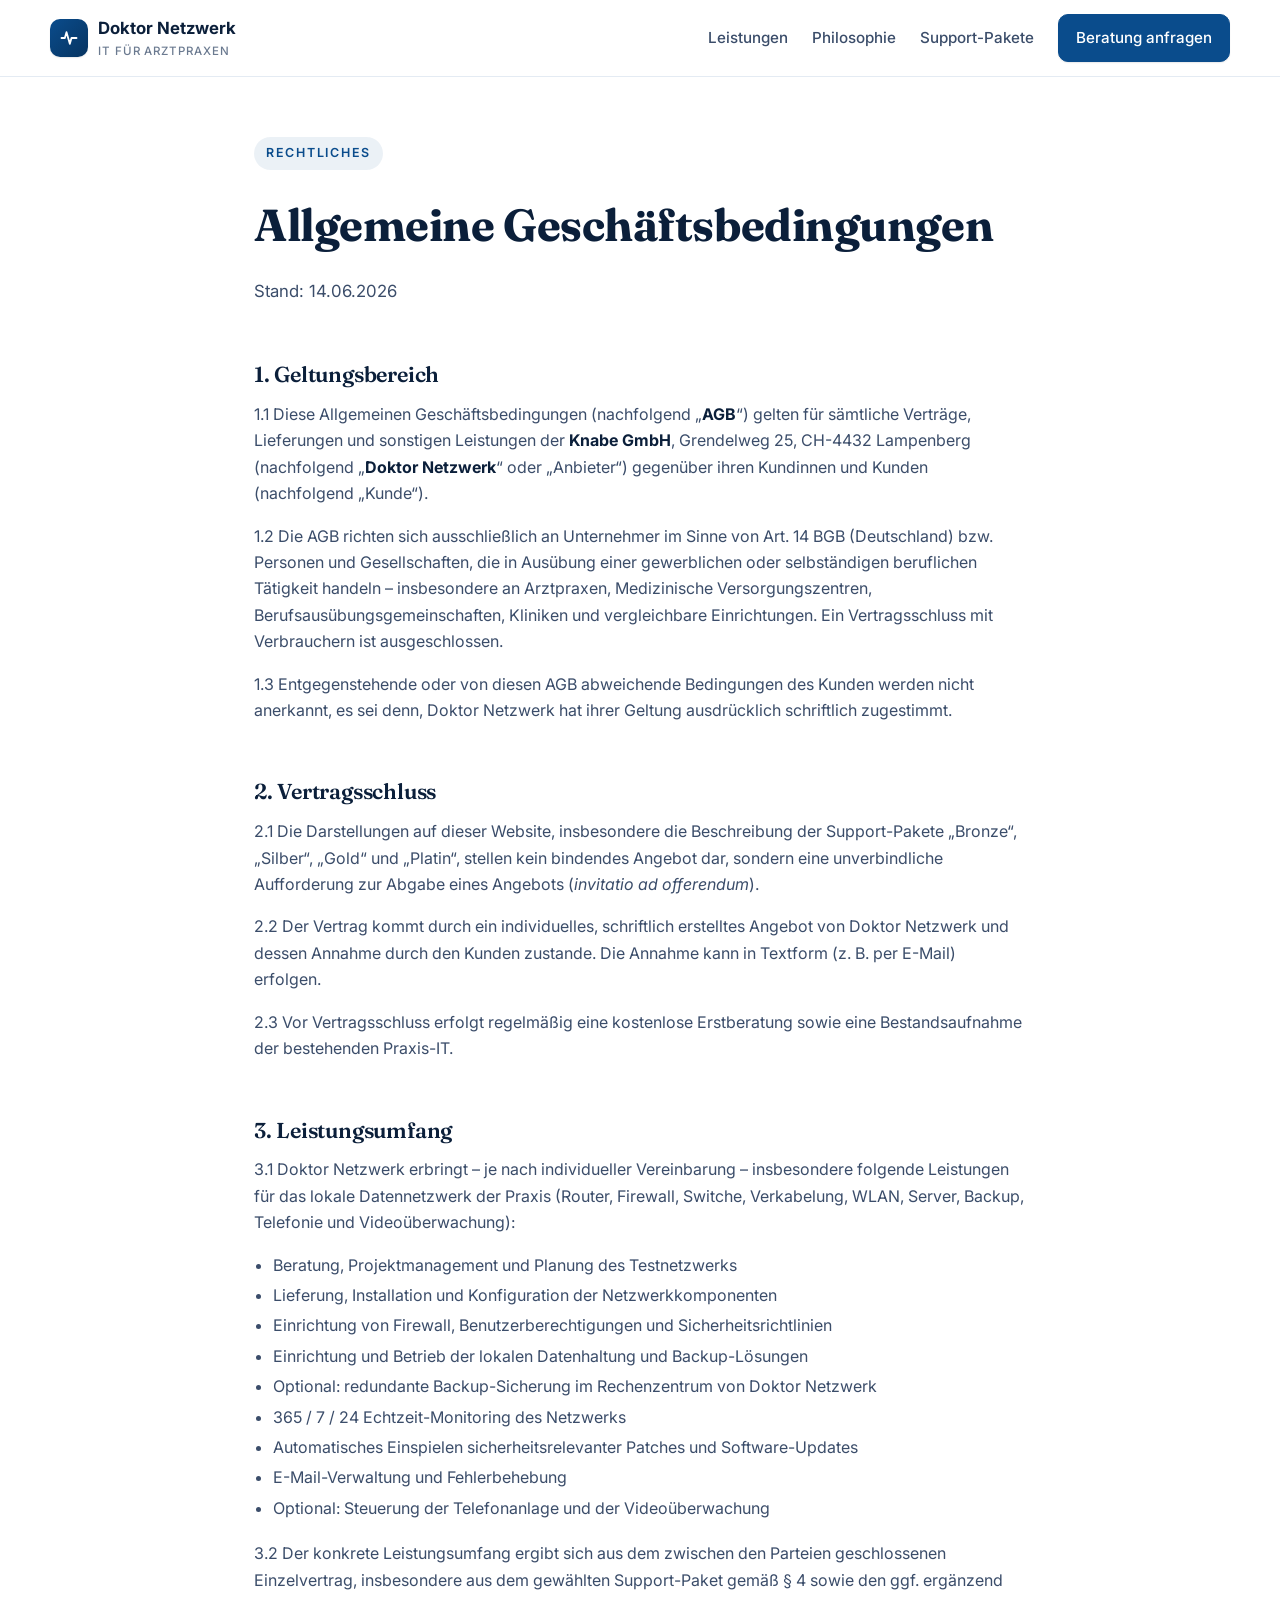
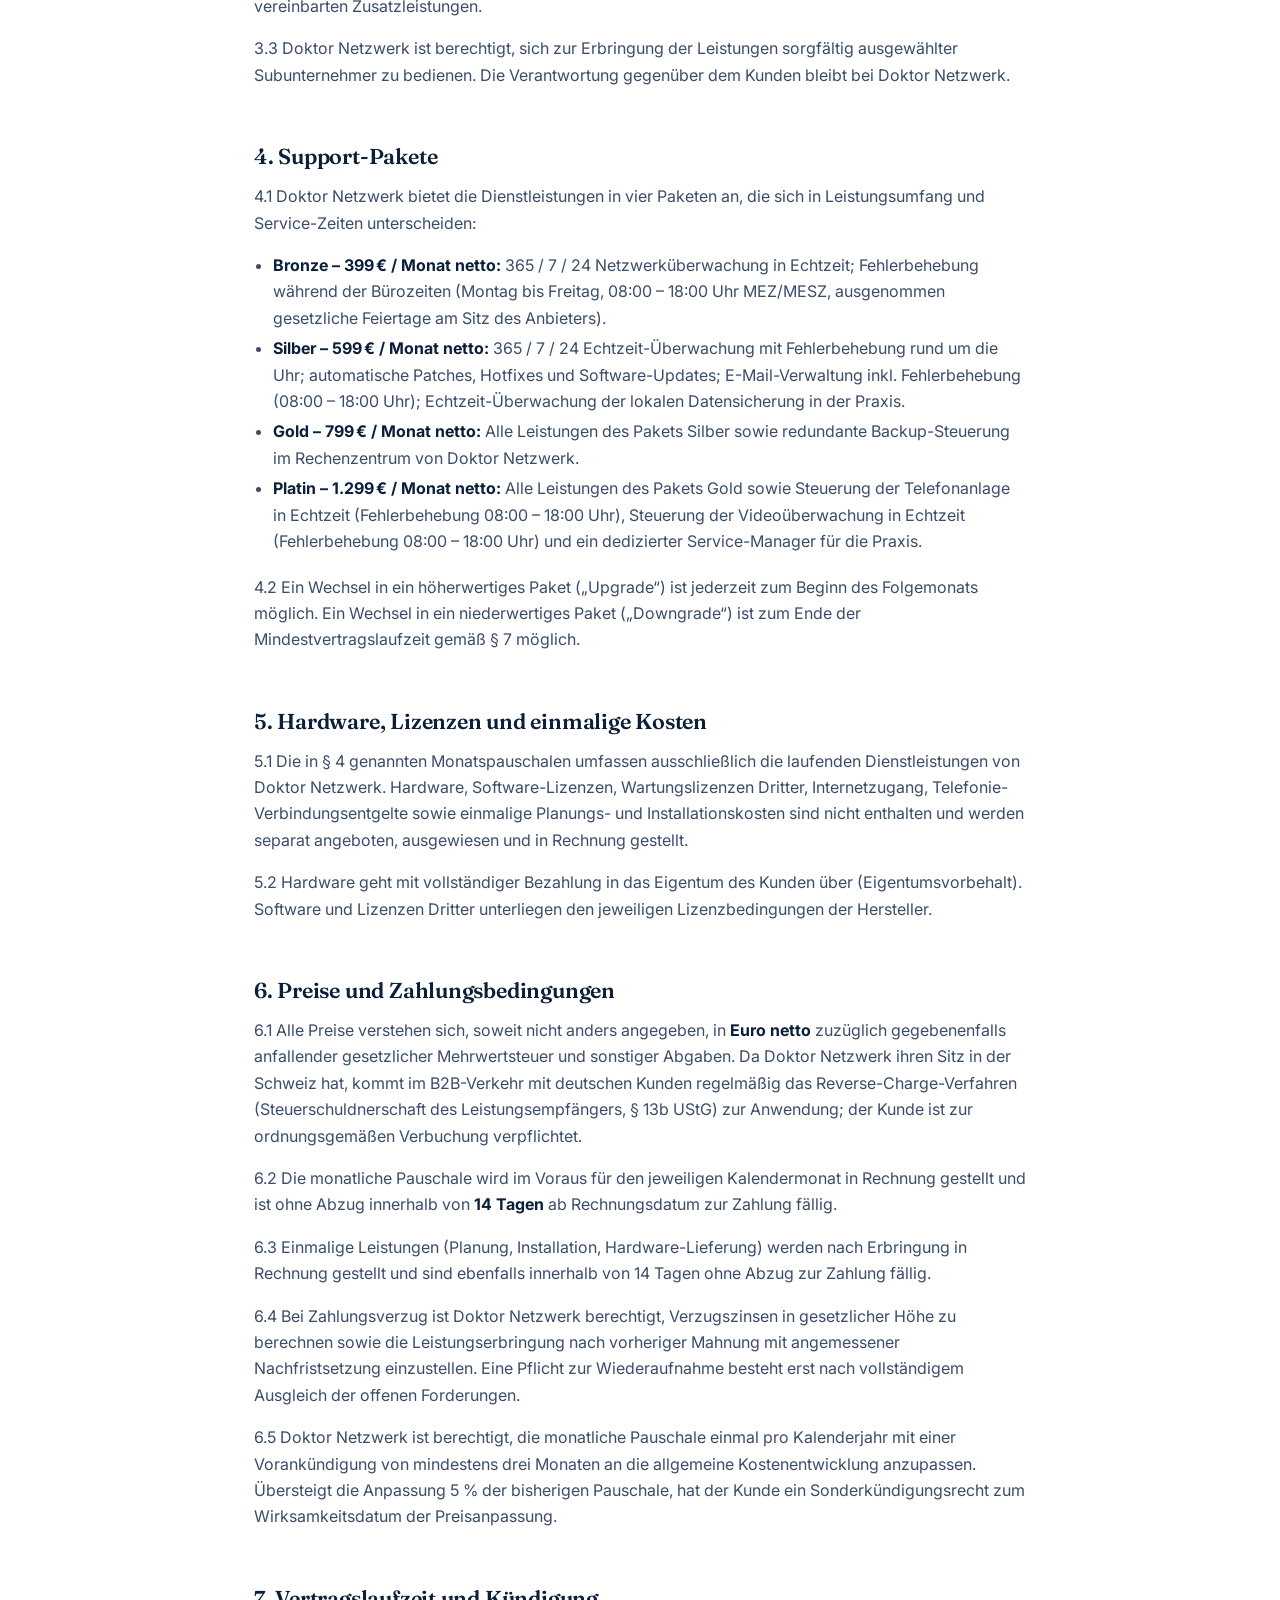
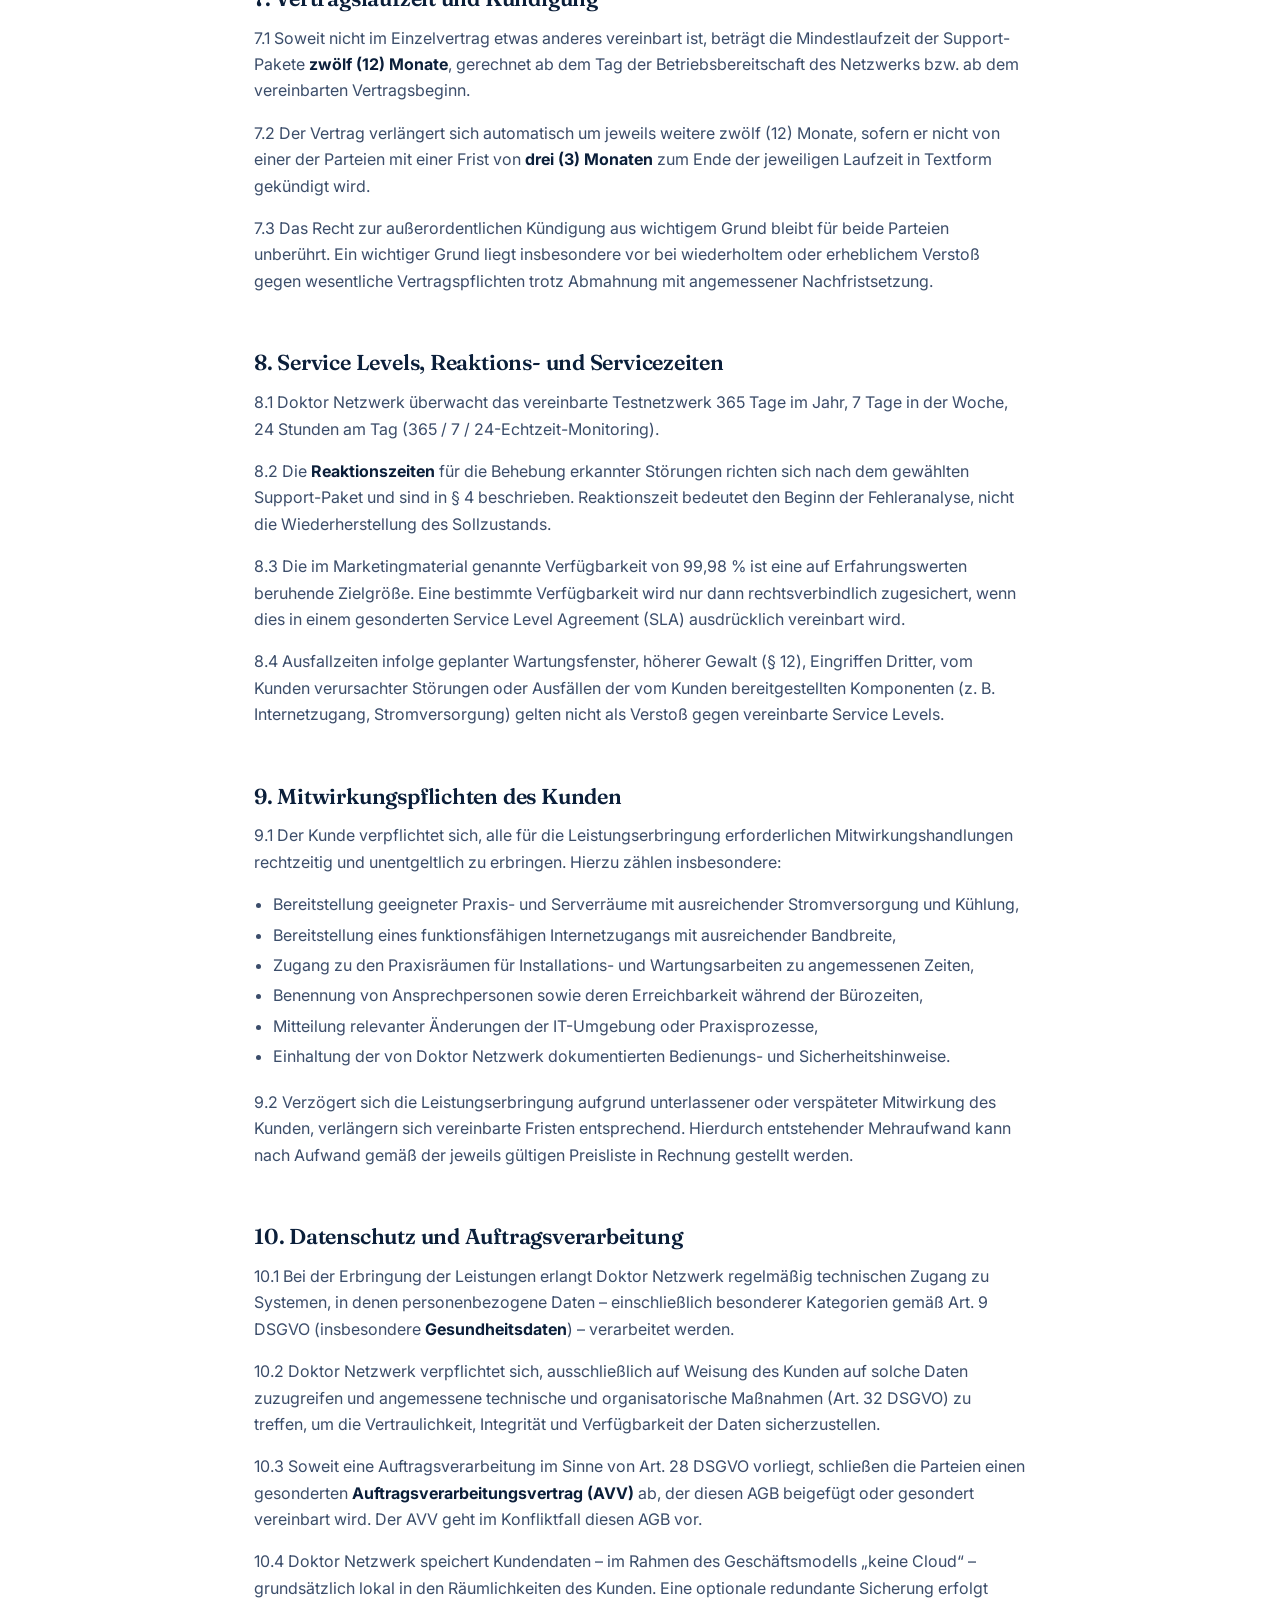
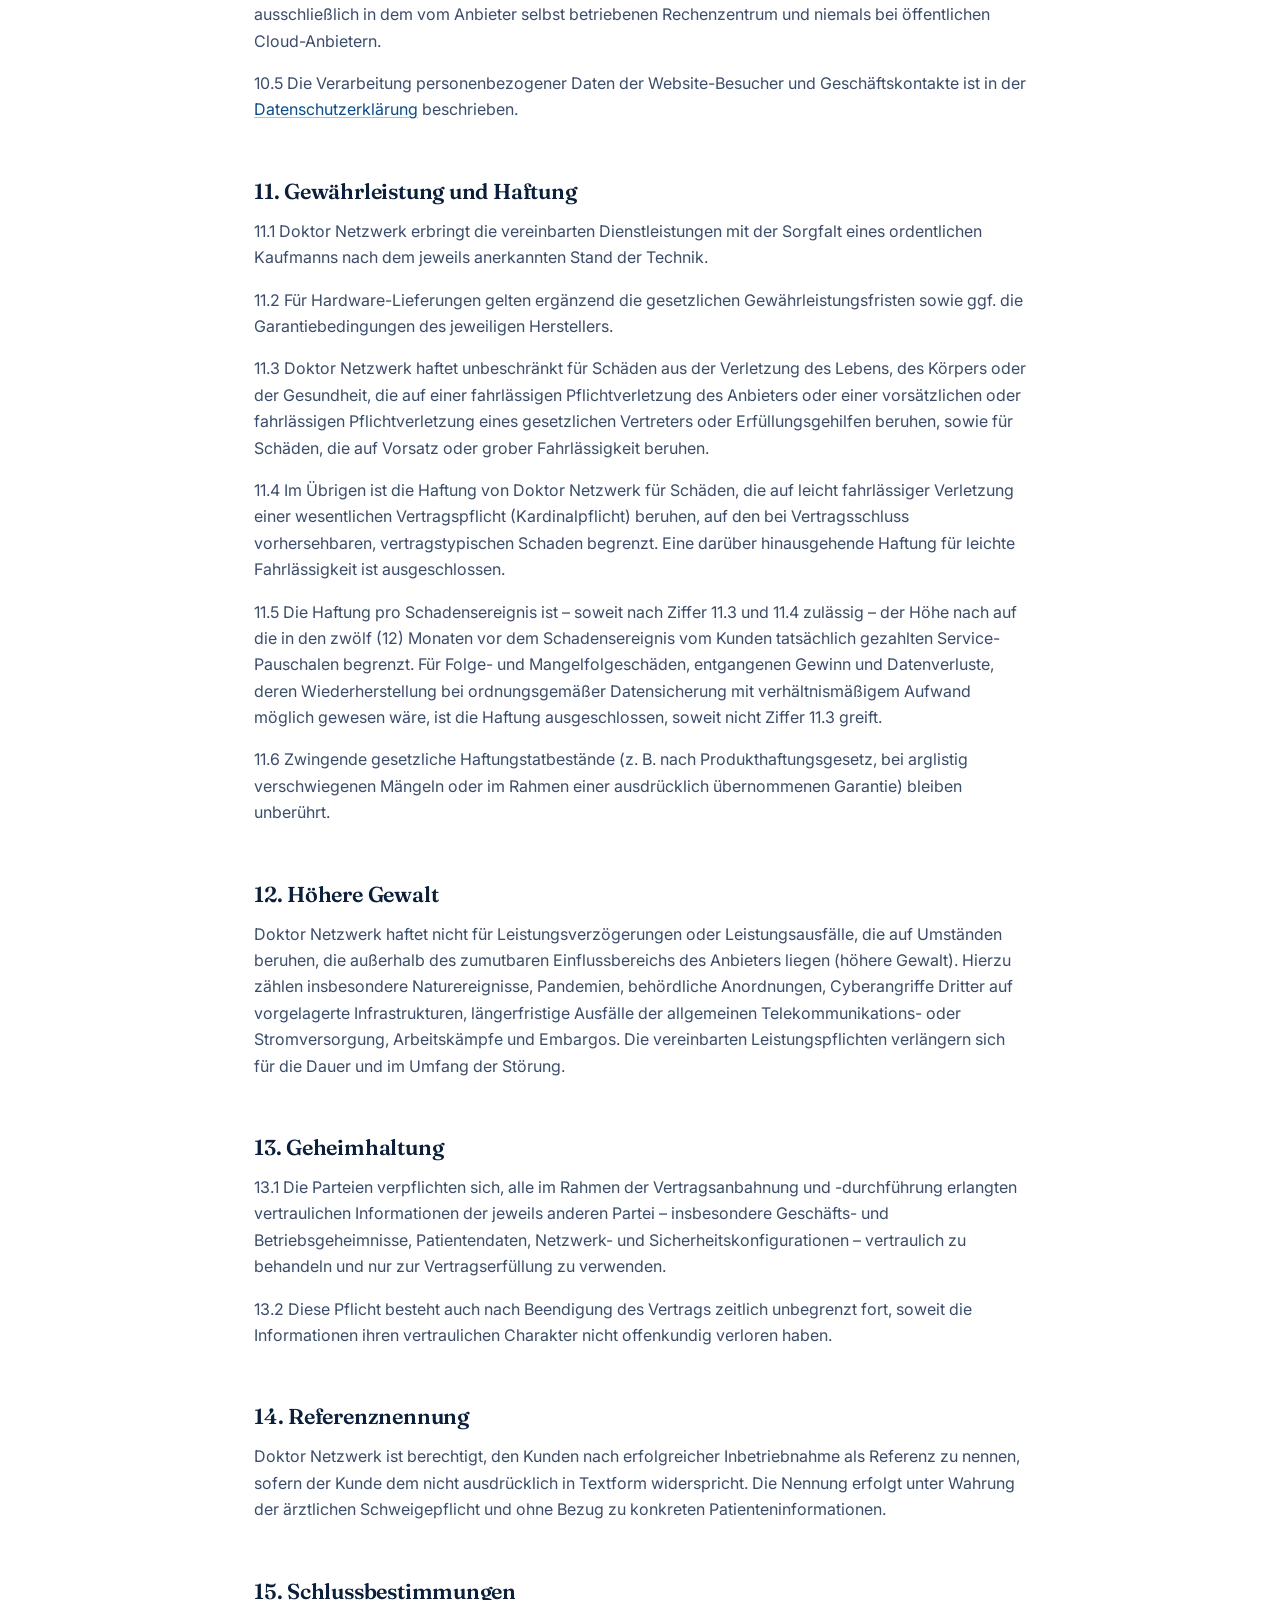
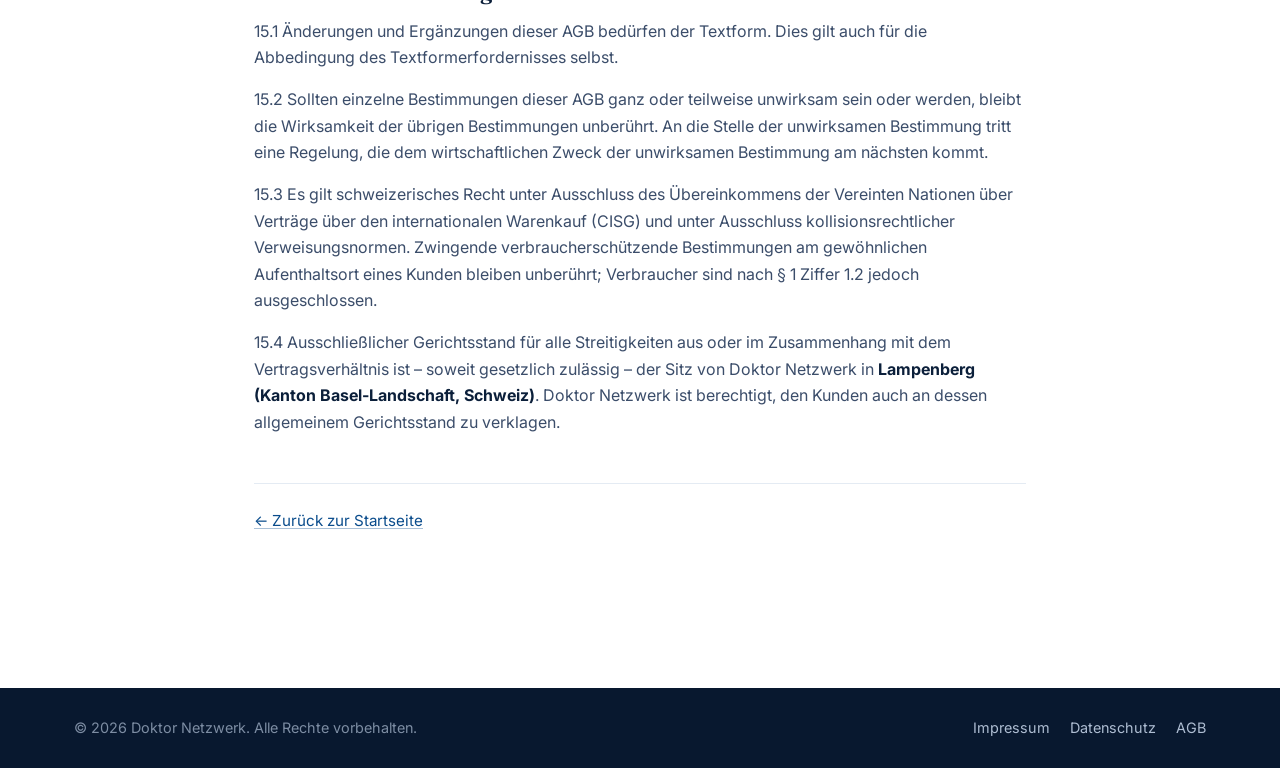
==== commit bc87cce6: "Ersetze 'Praxisnetzwerk' durch 'Testnetzwerk' auf allen Seiten Co-authored-by: Copilot <223556219+Co" ====
--- a/agb.html
+++ b/agb.html
@@ -85,7 +85,7 @@
       Videoüberwachung):
     </p>
     <ul>
-      <li>Beratung, Projektmanagement und Planung des Praxisnetzwerks</li>
+      <li>Beratung, Projektmanagement und Planung des Testnetzwerks</li>
       <li>Lieferung, Installation und Konfiguration der Netzwerkkomponenten</li>
       <li>Einrichtung von Firewall, Benutzerberechtigungen und Sicherheitsrichtlinien</li>
       <li>Einrichtung und Betrieb der lokalen Datenhaltung und Backup-Lösungen</li>
@@ -196,7 +196,7 @@
 
     <h2>8. Service Levels, Reaktions- und Servicezeiten</h2>
     <p>
-      8.1 Doktor Netzwerk überwacht das vereinbarte Praxisnetzwerk 365 Tage im Jahr, 7 Tage in der Woche, 24 Stunden
+      8.1 Doktor Netzwerk überwacht das vereinbarte Testnetzwerk 365 Tage im Jahr, 7 Tage in der Woche, 24 Stunden
       am Tag (365 / 7 / 24-Echtzeit-Monitoring).
     </p>
     <p>
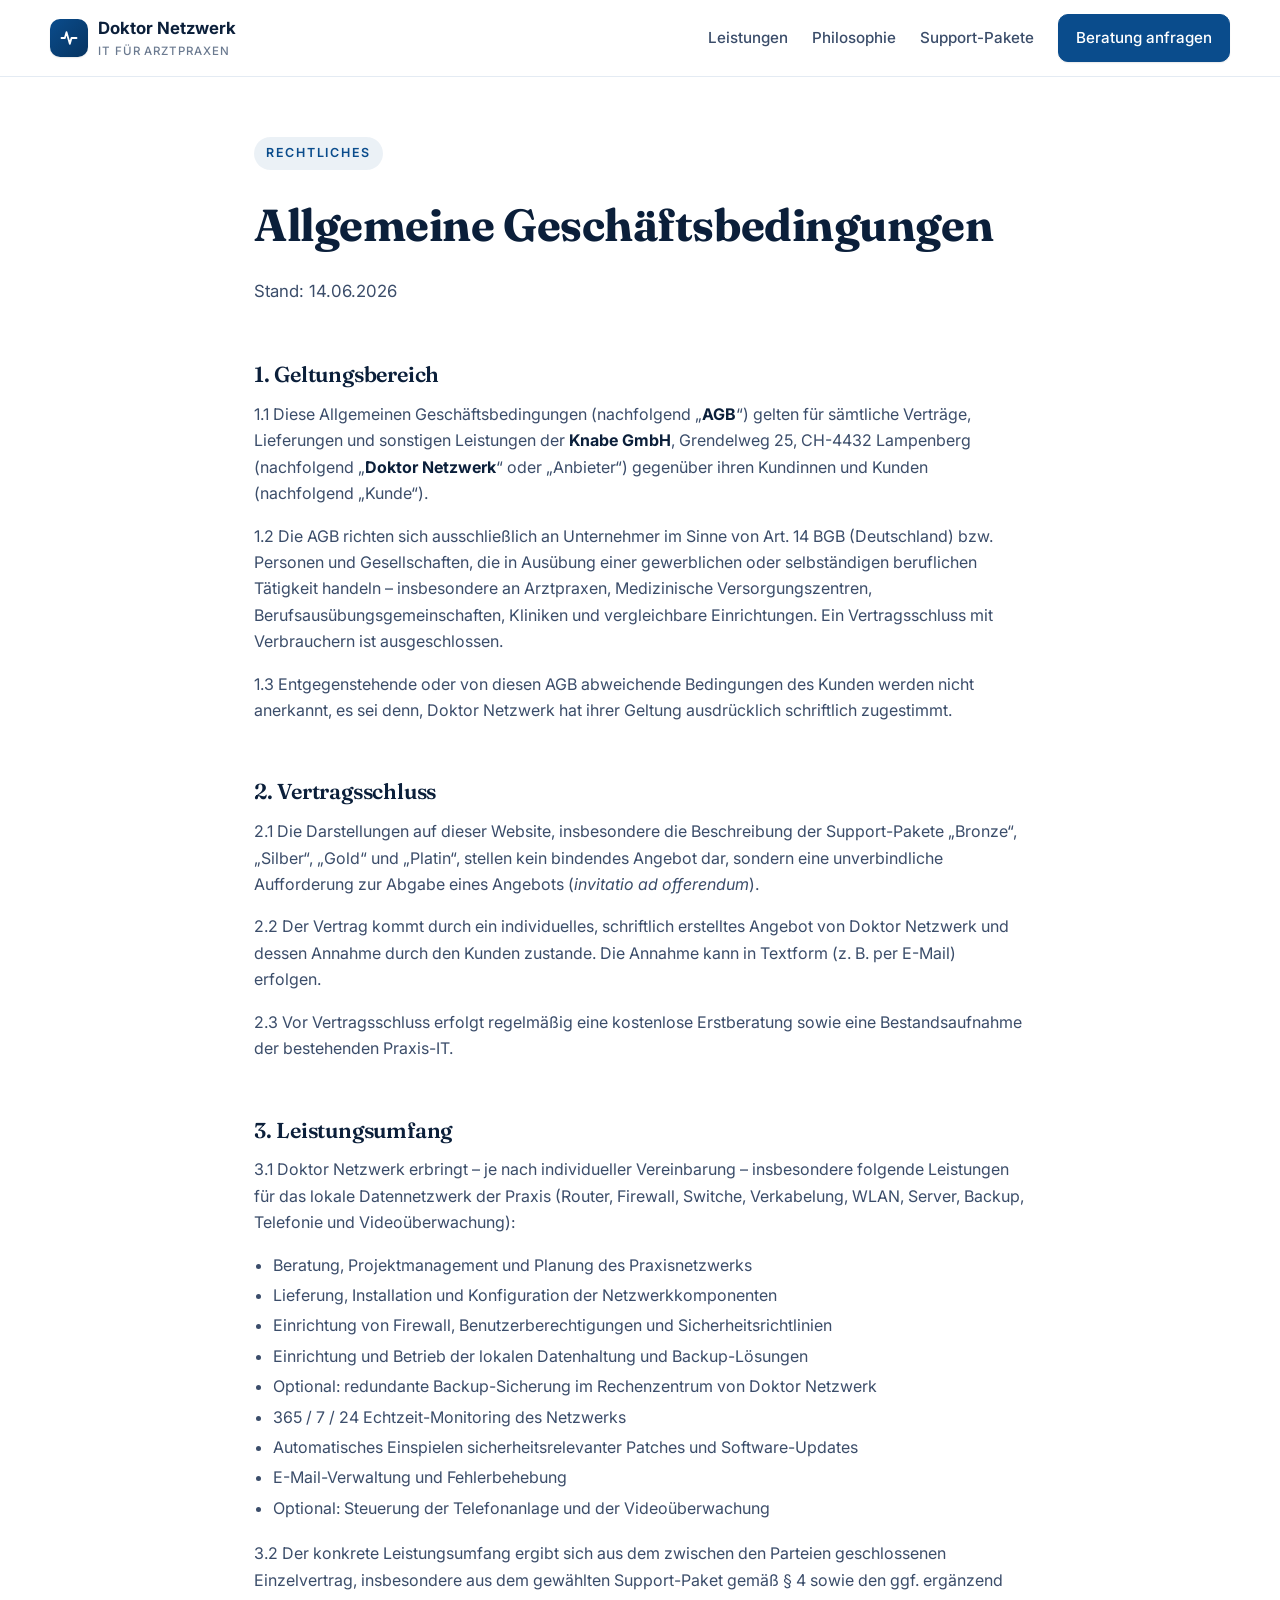
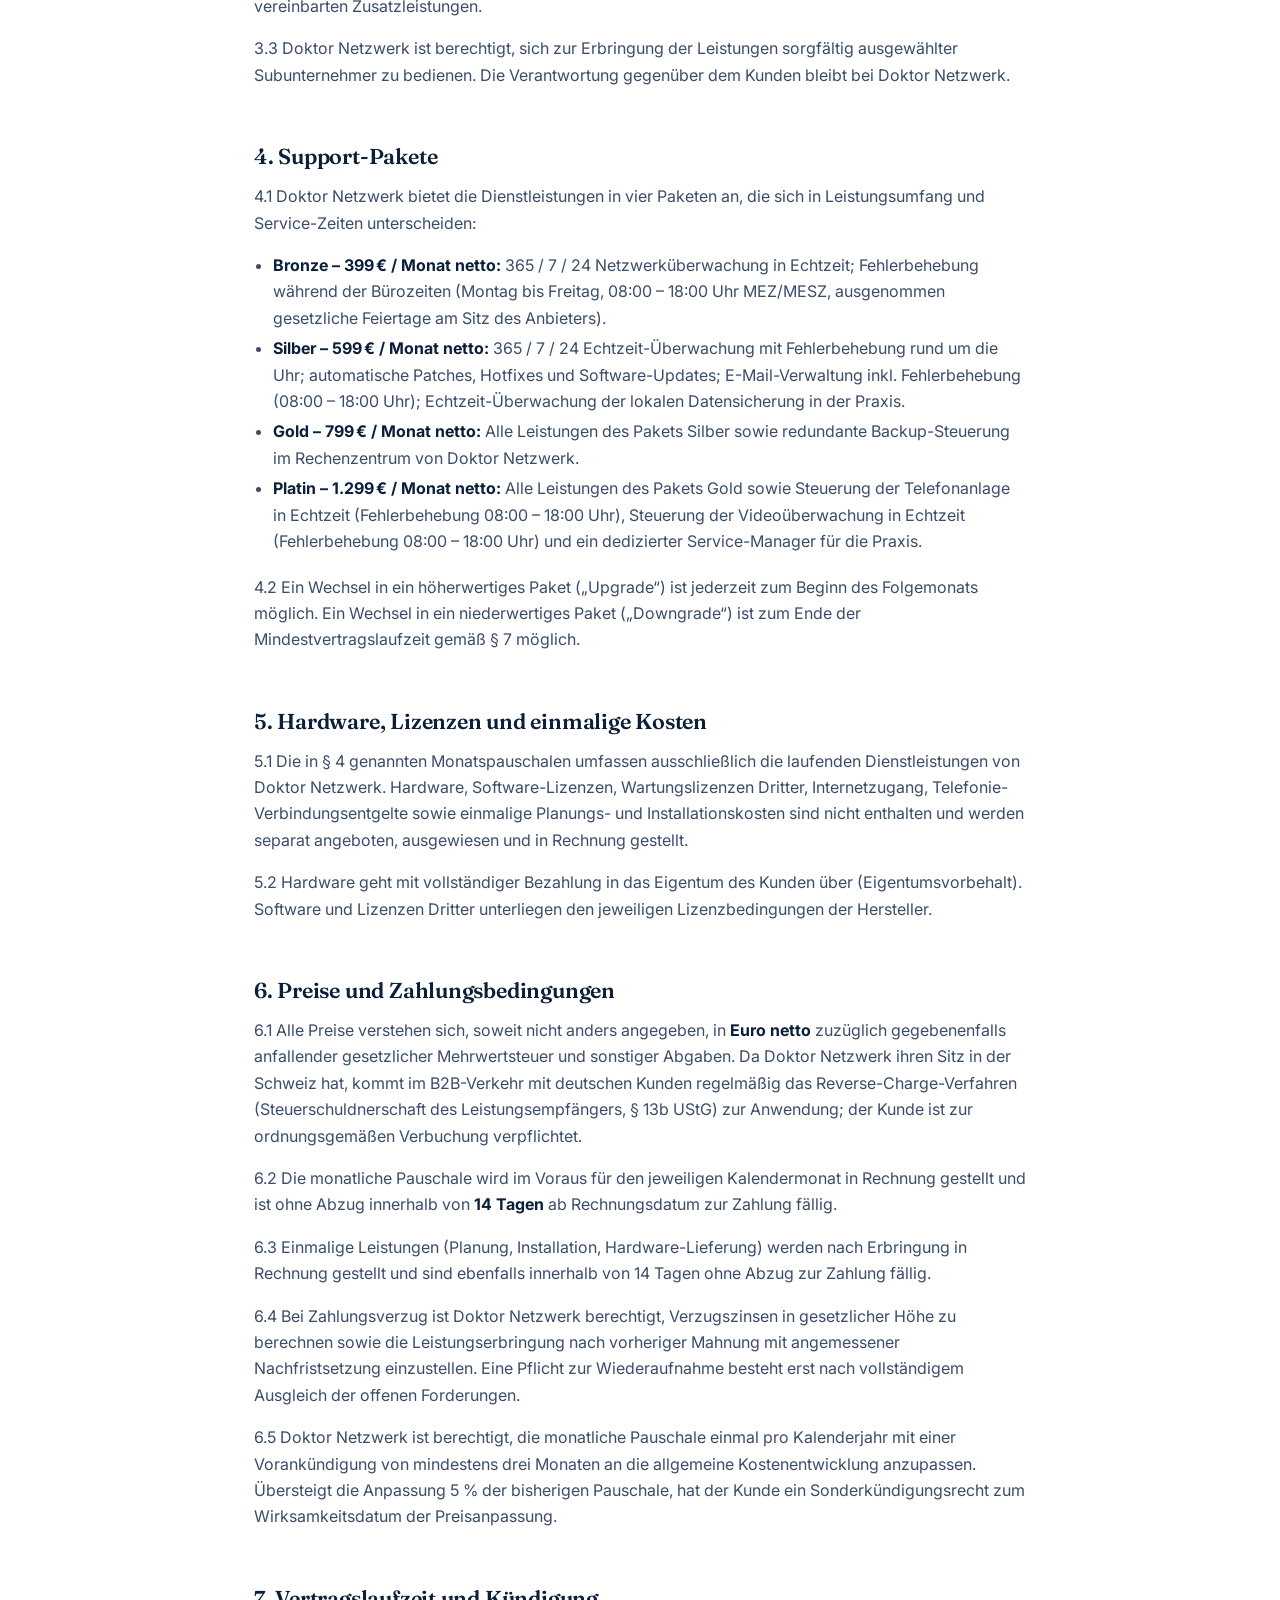
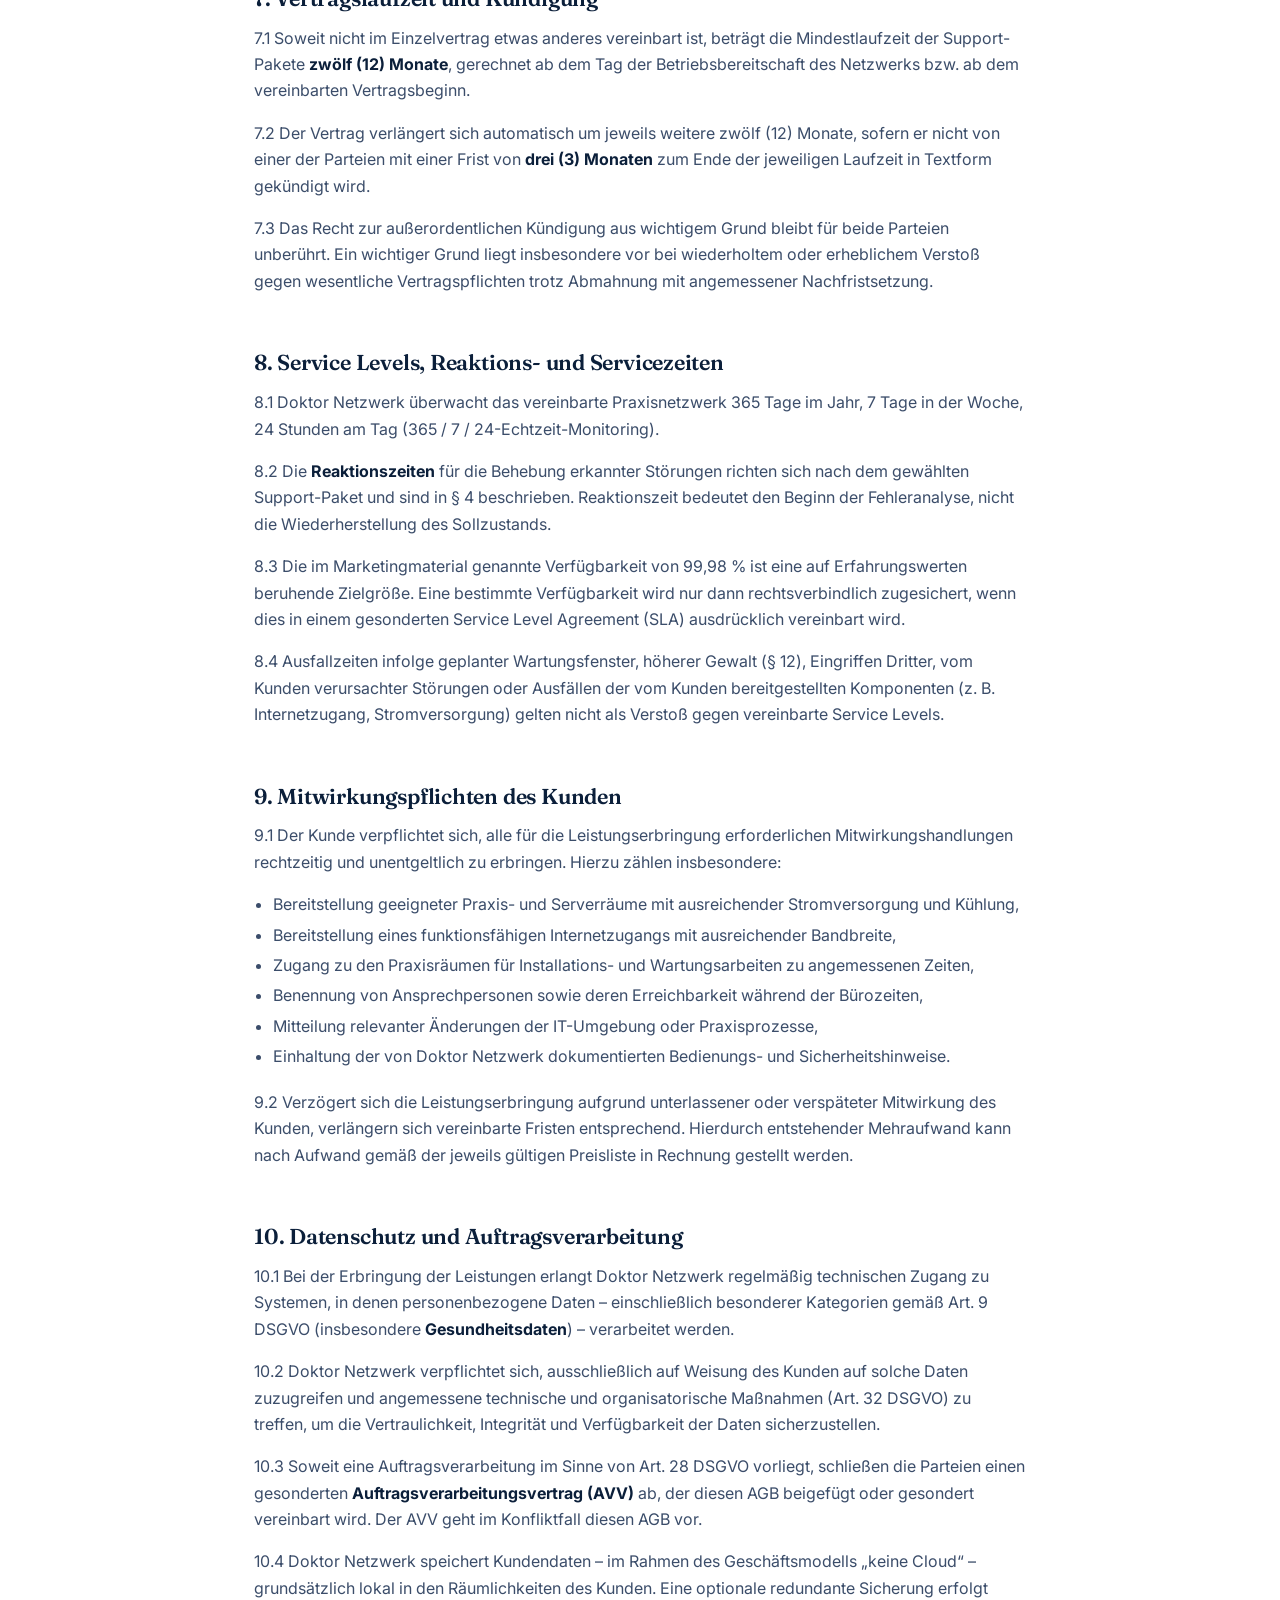
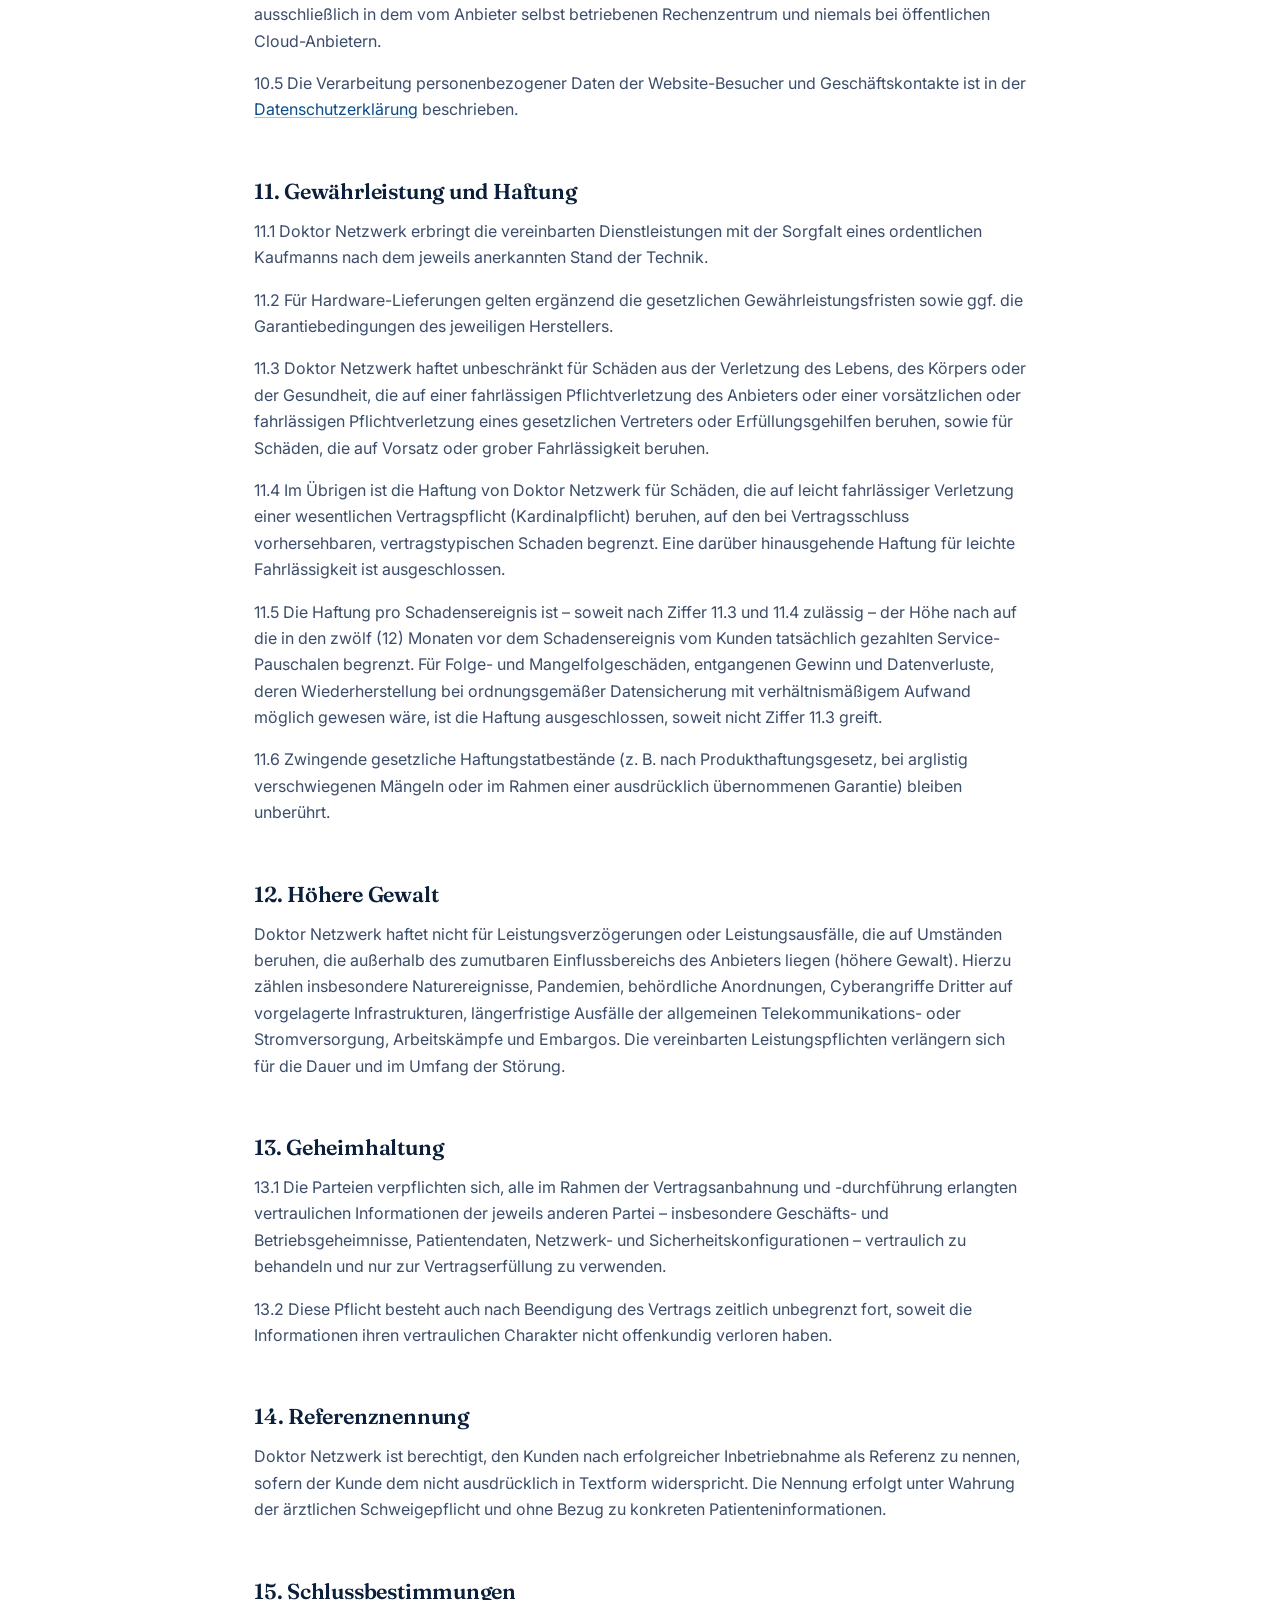
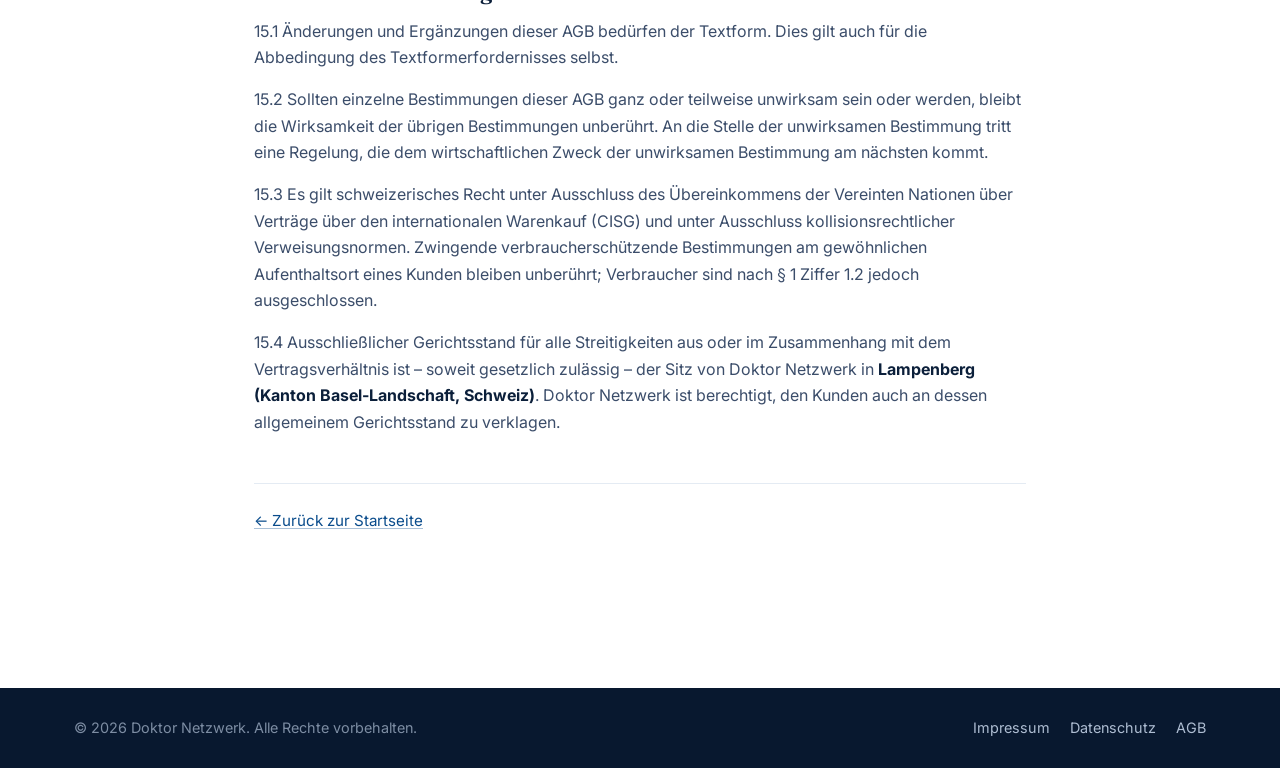
==== commit 0d013eff: "Revert "Ersetze 'Praxisnetzwerk' durch 'Testnetzwerk' auf allen Seiten" This reverts commit bc87cce6" ====
--- a/agb.html
+++ b/agb.html
@@ -85,7 +85,7 @@
       Videoüberwachung):
     </p>
     <ul>
-      <li>Beratung, Projektmanagement und Planung des Testnetzwerks</li>
+      <li>Beratung, Projektmanagement und Planung des Praxisnetzwerks</li>
       <li>Lieferung, Installation und Konfiguration der Netzwerkkomponenten</li>
       <li>Einrichtung von Firewall, Benutzerberechtigungen und Sicherheitsrichtlinien</li>
       <li>Einrichtung und Betrieb der lokalen Datenhaltung und Backup-Lösungen</li>
@@ -196,7 +196,7 @@
 
     <h2>8. Service Levels, Reaktions- und Servicezeiten</h2>
     <p>
-      8.1 Doktor Netzwerk überwacht das vereinbarte Testnetzwerk 365 Tage im Jahr, 7 Tage in der Woche, 24 Stunden
+      8.1 Doktor Netzwerk überwacht das vereinbarte Praxisnetzwerk 365 Tage im Jahr, 7 Tage in der Woche, 24 Stunden
       am Tag (365 / 7 / 24-Echtzeit-Monitoring).
     </p>
     <p>
